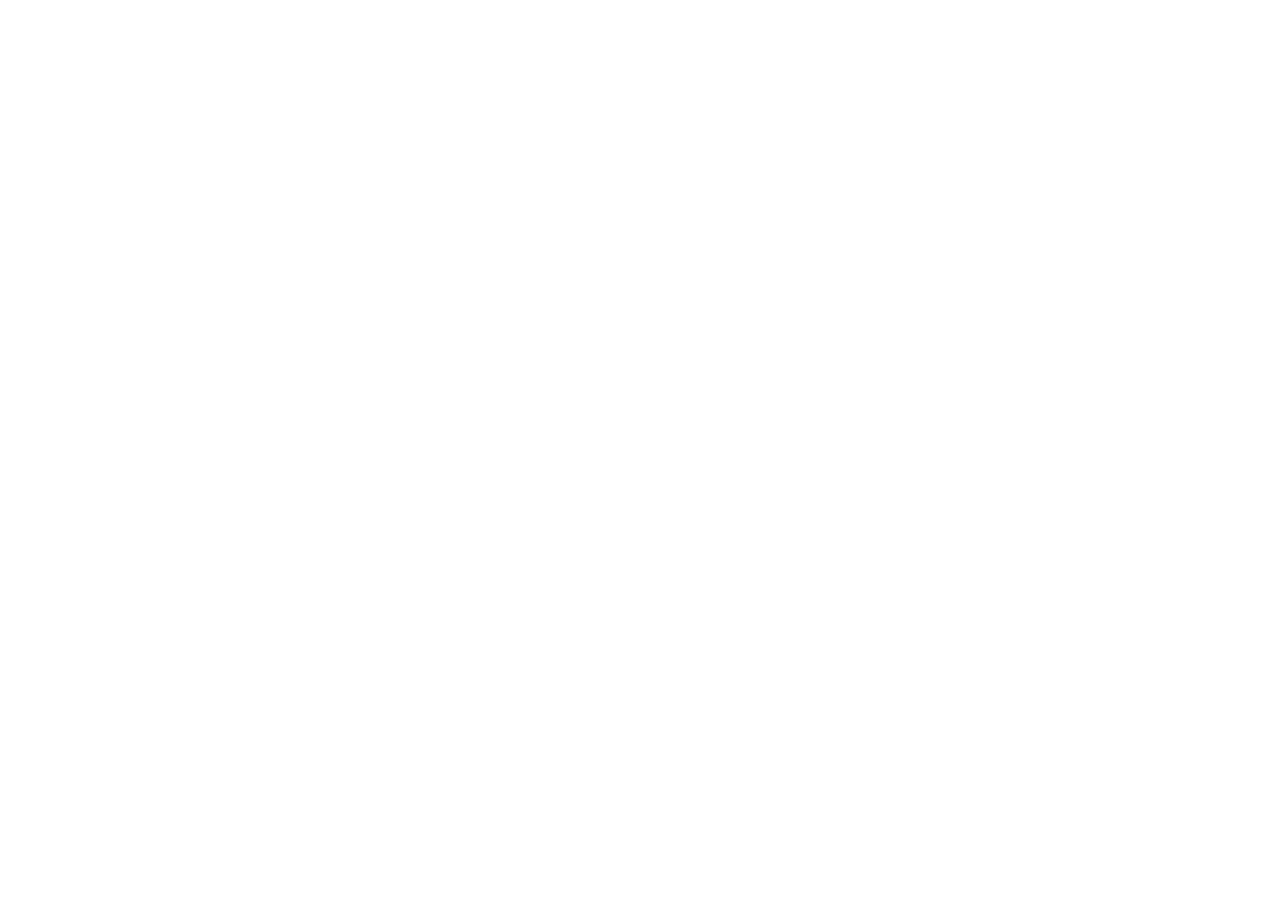
==== index.html @ c6d8858d "indexProgect" ====
<!DOCTYPE html>
<html lang="en">
<head>
    <meta charset="UTF-8">
    <meta http-equiv="X-UA-Compatible" content="IE=edge">
    <meta name="viewport" content="width=device-width, initial-scale=1.0">
    <title>Document</title>
</head>
<body>
    
</body>
</html>
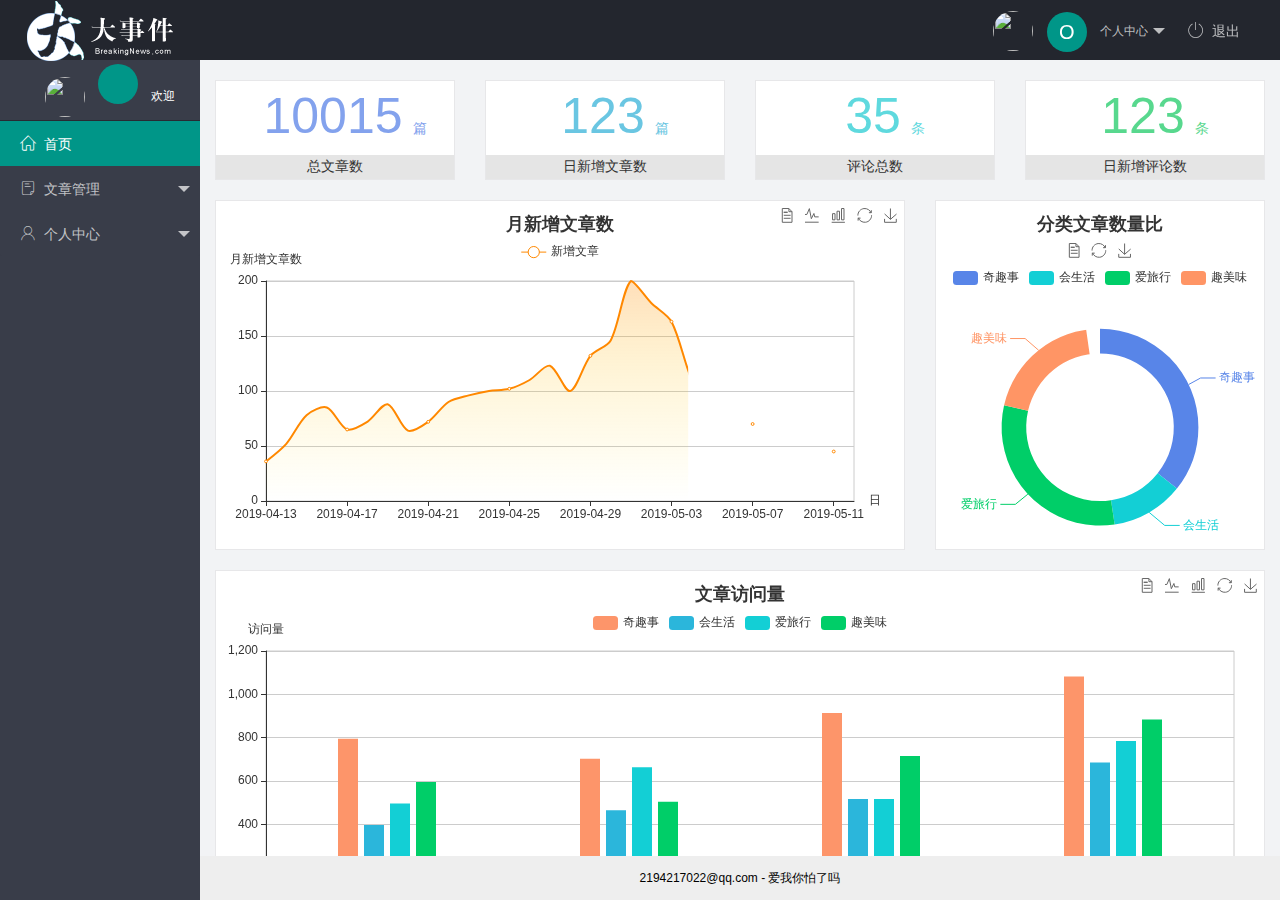
==== commit 1c1626cc: "完成后台主页开发" ====
--- a/index.html
+++ b/index.html
@@ -4,9 +4,85 @@
     <meta charset="UTF-8">
     <meta http-equiv="X-UA-Compatible" content="IE=edge">
     <meta name="viewport" content="width=device-width, initial-scale=1.0">
-    <title>Document</title>
+    <title>后台主页</title>
+    <link rel="stylesheet" href="./assets/lib/layui/css/layui.css">
+    <link rel="stylesheet" href="./assets/fonts/iconfont.css">
+    <link rel="stylesheet" href="./assets/css/index.css">
 </head>
 <body>
-    
-</body>
+    <div class="layui-layout layui-layout-admin">
+      <div class="layui-header">
+        <div class="layui-logo layui-hide-xs">
+            <img src="./assets/images/logo.png" alt="">
+        </div>
+        <!-- 头部区域（可配合layui 已有的水平导航） -->
+        <ul class="layui-nav layui-layout-right">
+          <li class="layui-nav-item layui-hide layui-show-md-inline-block">
+            <a href="javascript:;" class="uesrinfo">
+              <img src="//tva1.sinaimg.cn/crop.0.0.118.118.180/5db11ff4gw1e77d3nqrv8j203b03cweg.jpg" class="layui-nav-img">
+              <span class="text-avatar">O</span>
+              个人中心
+            </a>
+            <dl class="layui-nav-child">
+              <dd><a href="">基本资料</a></dd>
+              <dd><a href="">重置头像</a></dd>
+              <dd><a href="">更换密码</a></dd>
+            </dl>
+          </li>
+          <li class="layui-nav-item" lay-header-event="menuRight" lay-unselect>
+            <a href="javascript:;" id="btn_logout">
+                <span class="iconfont icon-tuichu"></span>退出
+            </a>
+          </li>
+        </ul>
+      </div>
+      
+      <div class="layui-side layui-bg-black">
+        <div class="layui-side-scroll">
+            <div class="uesrinfo">
+                <img src="//tva1.sinaimg.cn/crop.0.0.118.118.180/5db11ff4gw1e77d3nqrv8j203b03cweg.jpg" class="layui-nav-img">
+              <span class="text-avatar"></span>
+                <span id="welcome">欢迎 </span>
+              </div>
+          <!-- 左侧导航区域（可配合layui已有的垂直导航） -->
+          <ul class="layui-nav layui-nav-tree" lay-shrink="all">
+            <li class="layui-nav-item layui-this"><a href="./home/dashboard.html" target="fm"><span class="iconfont icon-home"></span>首页</a></li>
+            <li class="layui-nav-item">
+              <a class="" href="javascript:;"><span class="iconfont icon-16"></span>文章管理</a>
+              <dl class="layui-nav-child">
+                <dd><a href="javascript:;">
+                    <i class="layui-icon layui-icon-app"></i>   
+                    文章类别</a></dd>
+                <dd><a href="javascript:;"><i class="layui-icon layui-icon-template"></i>文章列表</a></dd>
+                <dd><a href="javascript:;"><i class="layui-icon layui-icon-release"></i>发布文章</a></dd>
+              </dl>
+            </li>
+            <li class="layui-nav-item">
+              <a href="javascript:;"><span class="iconfont icon-user"></span>个人中心</a>
+              <dl class="layui-nav-child">
+                <dd><a href="javascript:;"><i class="layui-icon layui-icon-template-1"></i>基本资料</a></dd>
+                <dd><a href="javascript:;"><i class="layui-icon layui-icon-camera-fill"></i>更换头像</a></dd>
+                <dd><a href="javascript:;"><i class="layui-icon layui-icon-edit"></i>重置密码</a></dd>
+              </dl>
+            </li>
+          </ul>
+        </div>
+      </div>
+      
+      <div class="layui-body">
+        <!-- 内容主体区域 -->
+        <iframe src="./home/dashboard.html" name="fm" frameborder="0"></iframe>
+      </div>
+      
+      <div class="layui-footer">
+        <!-- 底部固定区域 -->
+        2194217022@qq.com - 爱我你怕了吗
+      </div>
+    </div>
+    <script src="./assets/lib/layui/layui.all.js"></script>
+    <script src="./assets/lib/jquery.js"></script>
+    <script src="./assets/js/baseAPI.js"></script>
+    <script src="./assets/js/index.js"></script>
+   
+    </body>
 </html>--- a/assets/lib/layui/css/layui.css
+++ b/assets/lib/layui/css/layui.css
@@ -0,0 +1,2 @@
+/** layui-v2.5.5 MIT License By https://www.layui.com */
+ .layui-inline,img{display:inline-block;vertical-align:middle}h1,h2,h3,h4,h5,h6{font-weight:400}.layui-edge,.layui-header,.layui-inline,.layui-main{position:relative}.layui-body,.layui-edge,.layui-elip{overflow:hidden}.layui-btn,.layui-edge,.layui-inline,img{vertical-align:middle}.layui-btn,.layui-disabled,.layui-icon,.layui-unselect{-moz-user-select:none;-webkit-user-select:none;-ms-user-select:none}.layui-elip,.layui-form-checkbox span,.layui-form-pane .layui-form-label{text-overflow:ellipsis;white-space:nowrap}.layui-breadcrumb,.layui-tree-btnGroup{visibility:hidden}blockquote,body,button,dd,div,dl,dt,form,h1,h2,h3,h4,h5,h6,input,li,ol,p,pre,td,textarea,th,ul{margin:0;padding:0;-webkit-tap-highlight-color:rgba(0,0,0,0)}a:active,a:hover{outline:0}img{border:none}li{list-style:none}table{border-collapse:collapse;border-spacing:0}h4,h5,h6{font-size:100%}button,input,optgroup,option,select,textarea{font-family:inherit;font-size:inherit;font-style:inherit;font-weight:inherit;outline:0}pre{white-space:pre-wrap;white-space:-moz-pre-wrap;white-space:-pre-wrap;white-space:-o-pre-wrap;word-wrap:break-word}body{line-height:24px;font:14px Helvetica Neue,Helvetica,PingFang SC,Tahoma,Arial,sans-serif}hr{height:1px;margin:10px 0;border:0;clear:both}a{color:#333;text-decoration:none}a:hover{color:#777}a cite{font-style:normal;*cursor:pointer}.layui-border-box,.layui-border-box *{box-sizing:border-box}.layui-box,.layui-box *{box-sizing:content-box}.layui-clear{clear:both;*zoom:1}.layui-clear:after{content:'\20';clear:both;*zoom:1;display:block;height:0}.layui-inline{*display:inline;*zoom:1}.layui-edge{display:inline-block;width:0;height:0;border-width:6px;border-style:dashed;border-color:transparent}.layui-edge-top{top:-4px;border-bottom-color:#999;border-bottom-style:solid}.layui-edge-right{border-left-color:#999;border-left-style:solid}.layui-edge-bottom{top:2px;border-top-color:#999;border-top-style:solid}.layui-edge-left{border-right-color:#999;border-right-style:solid}.layui-disabled,.layui-disabled:hover{color:#d2d2d2!important;cursor:not-allowed!important}.layui-circle{border-radius:100%}.layui-show{display:block!important}.layui-hide{display:none!important}@font-face{font-family:layui-icon;src:url(../font/iconfont.eot?v=250);src:url(../font/iconfont.eot?v=250#iefix) format('embedded-opentype'),url(../font/iconfont.woff2?v=250) format('woff2'),url(../font/iconfont.woff?v=250) format('woff'),url(../font/iconfont.ttf?v=250) format('truetype'),url(../font/iconfont.svg?v=250#layui-icon) format('svg')}.layui-icon{font-family:layui-icon!important;font-size:16px;font-style:normal;-webkit-font-smoothing:antialiased;-moz-osx-font-smoothing:grayscale}.layui-icon-reply-fill:before{content:"\e611"}.layui-icon-set-fill:before{content:"\e614"}.layui-icon-menu-fill:before{content:"\e60f"}.layui-icon-search:before{content:"\e615"}.layui-icon-share:before{content:"\e641"}.layui-icon-set-sm:before{content:"\e620"}.layui-icon-engine:before{content:"\e628"}.layui-icon-close:before{content:"\1006"}.layui-icon-close-fill:before{content:"\1007"}.layui-icon-chart-screen:before{content:"\e629"}.layui-icon-star:before{content:"\e600"}.layui-icon-circle-dot:before{content:"\e617"}.layui-icon-chat:before{content:"\e606"}.layui-icon-release:before{content:"\e609"}.layui-icon-list:before{content:"\e60a"}.layui-icon-chart:before{content:"\e62c"}.layui-icon-ok-circle:before{content:"\1005"}.layui-icon-layim-theme:before{content:"\e61b"}.layui-icon-table:before{content:"\e62d"}.layui-icon-right:before{content:"\e602"}.layui-icon-left:before{content:"\e603"}.layui-icon-cart-simple:before{content:"\e698"}.layui-icon-face-cry:before{content:"\e69c"}.layui-icon-face-smile:before{content:"\e6af"}.layui-icon-survey:before{content:"\e6b2"}.layui-icon-tree:before{content:"\e62e"}.layui-icon-upload-circle:before{content:"\e62f"}.layui-icon-add-circle:before{content:"\e61f"}.layui-icon-download-circle:before{content:"\e601"}.layui-icon-templeate-1:before{content:"\e630"}.layui-icon-util:before{content:"\e631"}.layui-icon-face-surprised:before{content:"\e664"}.layui-icon-edit:before{content:"\e642"}.layui-icon-speaker:before{content:"\e645"}.layui-icon-down:before{content:"\e61a"}.layui-icon-file:before{content:"\e621"}.layui-icon-layouts:before{content:"\e632"}.layui-icon-rate-half:before{content:"\e6c9"}.layui-icon-add-circle-fine:before{content:"\e608"}.layui-icon-prev-circle:before{content:"\e633"}.layui-icon-read:before{content:"\e705"}.layui-icon-404:before{content:"\e61c"}.layui-icon-carousel:before{content:"\e634"}.layui-icon-help:before{content:"\e607"}.layui-icon-code-circle:before{content:"\e635"}.layui-icon-water:before{content:"\e636"}.layui-icon-username:before{content:"\e66f"}.layui-icon-find-fill:before{content:"\e670"}.layui-icon-about:before{content:"\e60b"}.layui-icon-location:before{content:"\e715"}.layui-icon-up:before{content:"\e619"}.layui-icon-pause:before{content:"\e651"}.layui-icon-date:before{content:"\e637"}.layui-icon-layim-uploadfile:before{content:"\e61d"}.layui-icon-delete:before{content:"\e640"}.layui-icon-play:before{content:"\e652"}.layui-icon-top:before{content:"\e604"}.layui-icon-friends:before{content:"\e612"}.layui-icon-refresh-3:before{content:"\e9aa"}.layui-icon-ok:before{content:"\e605"}.layui-icon-layer:before{content:"\e638"}.layui-icon-face-smile-fine:before{content:"\e60c"}.layui-icon-dollar:before{content:"\e659"}.layui-icon-group:before{content:"\e613"}.layui-icon-layim-download:before{content:"\e61e"}.layui-icon-picture-fine:before{content:"\e60d"}.layui-icon-link:before{content:"\e64c"}.layui-icon-diamond:before{content:"\e735"}.layui-icon-log:before{content:"\e60e"}.layui-icon-rate-solid:before{content:"\e67a"}.layui-icon-fonts-del:before{content:"\e64f"}.layui-icon-unlink:before{content:"\e64d"}.layui-icon-fonts-clear:before{content:"\e639"}.layui-icon-triangle-r:before{content:"\e623"}.layui-icon-circle:before{content:"\e63f"}.layui-icon-radio:before{content:"\e643"}.layui-icon-align-center:before{content:"\e647"}.layui-icon-align-right:before{content:"\e648"}.layui-icon-align-left:before{content:"\e649"}.layui-icon-loading-1:before{content:"\e63e"}.layui-icon-return:before{content:"\e65c"}.layui-icon-fonts-strong:before{content:"\e62b"}.layui-icon-upload:before{content:"\e67c"}.layui-icon-dialogue:before{content:"\e63a"}.layui-icon-video:before{content:"\e6ed"}.layui-icon-headset:before{content:"\e6fc"}.layui-icon-cellphone-fine:before{content:"\e63b"}.layui-icon-add-1:before{content:"\e654"}.layui-icon-face-smile-b:before{content:"\e650"}.layui-icon-fonts-html:before{content:"\e64b"}.layui-icon-form:before{content:"\e63c"}.layui-icon-cart:before{content:"\e657"}.layui-icon-camera-fill:before{content:"\e65d"}.layui-icon-tabs:before{content:"\e62a"}.layui-icon-fonts-code:before{content:"\e64e"}.layui-icon-fire:before{content:"\e756"}.layui-icon-set:before{content:"\e716"}.layui-icon-fonts-u:before{content:"\e646"}.layui-icon-triangle-d:before{content:"\e625"}.layui-icon-tips:before{content:"\e702"}.layui-icon-picture:before{content:"\e64a"}.layui-icon-more-vertical:before{content:"\e671"}.layui-icon-flag:before{content:"\e66c"}.layui-icon-loading:before{content:"\e63d"}.layui-icon-fonts-i:before{content:"\e644"}.layui-icon-refresh-1:before{content:"\e666"}.layui-icon-rmb:before{content:"\e65e"}.layui-icon-home:before{content:"\e68e"}.layui-icon-user:before{content:"\e770"}.layui-icon-notice:before{content:"\e667"}.layui-icon-login-weibo:before{content:"\e675"}.layui-icon-voice:before{content:"\e688"}.layui-icon-upload-drag:before{content:"\e681"}.layui-icon-login-qq:before{content:"\e676"}.layui-icon-snowflake:before{content:"\e6b1"}.layui-icon-file-b:before{content:"\e655"}.layui-icon-template:before{content:"\e663"}.layui-icon-auz:before{content:"\e672"}.layui-icon-console:before{content:"\e665"}.layui-icon-app:before{content:"\e653"}.layui-icon-prev:before{content:"\e65a"}.layui-icon-website:before{content:"\e7ae"}.layui-icon-next:before{content:"\e65b"}.layui-icon-component:before{content:"\e857"}.layui-icon-more:before{content:"\e65f"}.layui-icon-login-wechat:before{content:"\e677"}.layui-icon-shrink-right:before{content:"\e668"}.layui-icon-spread-left:before{content:"\e66b"}.layui-icon-camera:before{content:"\e660"}.layui-icon-note:before{content:"\e66e"}.layui-icon-refresh:before{content:"\e669"}.layui-icon-female:before{content:"\e661"}.layui-icon-male:before{content:"\e662"}.layui-icon-password:before{content:"\e673"}.layui-icon-senior:before{content:"\e674"}.layui-icon-theme:before{content:"\e66a"}.layui-icon-tread:before{content:"\e6c5"}.layui-icon-praise:before{content:"\e6c6"}.layui-icon-star-fill:before{content:"\e658"}.layui-icon-rate:before{content:"\e67b"}.layui-icon-template-1:before{content:"\e656"}.layui-icon-vercode:before{content:"\e679"}.layui-icon-cellphone:before{content:"\e678"}.layui-icon-screen-full:before{content:"\e622"}.layui-icon-screen-restore:before{content:"\e758"}.layui-icon-cols:before{content:"\e610"}.layui-icon-export:before{content:"\e67d"}.layui-icon-print:before{content:"\e66d"}.layui-icon-slider:before{content:"\e714"}.layui-icon-addition:before{content:"\e624"}.layui-icon-subtraction:before{content:"\e67e"}.layui-icon-service:before{content:"\e626"}.layui-icon-transfer:before{content:"\e691"}.layui-main{width:1140px;margin:0 auto}.layui-header{z-index:1000;height:60px}.layui-header a:hover{transition:all .5s;-webkit-transition:all .5s}.layui-side{position:fixed;left:0;top:0;bottom:0;z-index:999;width:200px;overflow-x:hidden}.layui-side-scroll{position:relative;width:220px;height:100%;overflow-x:hidden}.layui-body{position:absolute;left:200px;right:0;top:0;bottom:0;z-index:998;width:auto;overflow-y:auto;box-sizing:border-box}.layui-layout-body{overflow:hidden}.layui-layout-admin .layui-header{background-color:#23262E}.layui-layout-admin .layui-side{top:60px;width:200px;overflow-x:hidden}.layui-layout-admin .layui-body{position:fixed;top:60px;bottom:44px}.layui-layout-admin .layui-main{width:auto;margin:0 15px}.layui-layout-admin .layui-footer{position:fixed;left:200px;right:0;bottom:0;height:44px;line-height:44px;padding:0 15px;background-color:#eee}.layui-layout-admin .layui-logo{position:absolute;left:0;top:0;width:200px;height:100%;line-height:60px;text-align:center;color:#009688;font-size:16px}.layui-layout-admin .layui-header .layui-nav{background:0 0}.layui-layout-left{position:absolute!important;left:200px;top:0}.layui-layout-right{position:absolute!important;right:0;top:0}.layui-container{position:relative;margin:0 auto;padding:0 15px;box-sizing:border-box}.layui-fluid{position:relative;margin:0 auto;padding:0 15px}.layui-row:after,.layui-row:before{content:'';display:block;clear:both}.layui-col-lg1,.layui-col-lg10,.layui-col-lg11,.layui-col-lg12,.layui-col-lg2,.layui-col-lg3,.layui-col-lg4,.layui-col-lg5,.layui-col-lg6,.layui-col-lg7,.layui-col-lg8,.layui-col-lg9,.layui-col-md1,.layui-col-md10,.layui-col-md11,.layui-col-md12,.layui-col-md2,.layui-col-md3,.layui-col-md4,.layui-col-md5,.layui-col-md6,.layui-col-md7,.layui-col-md8,.layui-col-md9,.layui-col-sm1,.layui-col-sm10,.layui-col-sm11,.layui-col-sm12,.layui-col-sm2,.layui-col-sm3,.layui-col-sm4,.layui-col-sm5,.layui-col-sm6,.layui-col-sm7,.layui-col-sm8,.layui-col-sm9,.layui-col-xs1,.layui-col-xs10,.layui-col-xs11,.layui-col-xs12,.layui-col-xs2,.layui-col-xs3,.layui-col-xs4,.layui-col-xs5,.layui-col-xs6,.layui-col-xs7,.layui-col-xs8,.layui-col-xs9{position:relative;display:block;box-sizing:border-box}.layui-col-xs1,.layui-col-xs10,.layui-col-xs11,.layui-col-xs12,.layui-col-xs2,.layui-col-xs3,.layui-col-xs4,.layui-col-xs5,.layui-col-xs6,.layui-col-xs7,.layui-col-xs8,.layui-col-xs9{float:left}.layui-col-xs1{width:8.33333333%}.layui-col-xs2{width:16.66666667%}.layui-col-xs3{width:25%}.layui-col-xs4{width:33.33333333%}.layui-col-xs5{width:41.66666667%}.layui-col-xs6{width:50%}.layui-col-xs7{width:58.33333333%}.layui-col-xs8{width:66.66666667%}.layui-col-xs9{width:75%}.layui-col-xs10{width:83.33333333%}.layui-col-xs11{width:91.66666667%}.layui-col-xs12{width:100%}.layui-col-xs-offset1{margin-left:8.33333333%}.layui-col-xs-offset2{margin-left:16.66666667%}.layui-col-xs-offset3{margin-left:25%}.layui-col-xs-offset4{margin-left:33.33333333%}.layui-col-xs-offset5{margin-left:41.66666667%}.layui-col-xs-offset6{margin-left:50%}.layui-col-xs-offset7{margin-left:58.33333333%}.layui-col-xs-offset8{margin-left:66.66666667%}.layui-col-xs-offset9{margin-left:75%}.layui-col-xs-offset10{margin-left:83.33333333%}.layui-col-xs-offset11{margin-left:91.66666667%}.layui-col-xs-offset12{margin-left:100%}@media screen and (max-width:768px){.layui-hide-xs{display:none!important}.layui-show-xs-block{display:block!important}.layui-show-xs-inline{display:inline!important}.layui-show-xs-inline-block{display:inline-block!important}}@media screen and (min-width:768px){.layui-container{width:750px}.layui-hide-sm{display:none!important}.layui-show-sm-block{display:block!important}.layui-show-sm-inline{display:inline!important}.layui-show-sm-inline-block{display:inline-block!important}.layui-col-sm1,.layui-col-sm10,.layui-col-sm11,.layui-col-sm12,.layui-col-sm2,.layui-col-sm3,.layui-col-sm4,.layui-col-sm5,.layui-col-sm6,.layui-col-sm7,.layui-col-sm8,.layui-col-sm9{float:left}.layui-col-sm1{width:8.33333333%}.layui-col-sm2{width:16.66666667%}.layui-col-sm3{width:25%}.layui-col-sm4{width:33.33333333%}.layui-col-sm5{width:41.66666667%}.layui-col-sm6{width:50%}.layui-col-sm7{width:58.33333333%}.layui-col-sm8{width:66.66666667%}.layui-col-sm9{width:75%}.layui-col-sm10{width:83.33333333%}.layui-col-sm11{width:91.66666667%}.layui-col-sm12{width:100%}.layui-col-sm-offset1{margin-left:8.33333333%}.layui-col-sm-offset2{margin-left:16.66666667%}.layui-col-sm-offset3{margin-left:25%}.layui-col-sm-offset4{margin-left:33.33333333%}.layui-col-sm-offset5{margin-left:41.66666667%}.layui-col-sm-offset6{margin-left:50%}.layui-col-sm-offset7{margin-left:58.33333333%}.layui-col-sm-offset8{margin-left:66.66666667%}.layui-col-sm-offset9{margin-left:75%}.layui-col-sm-offset10{margin-left:83.33333333%}.layui-col-sm-offset11{margin-left:91.66666667%}.layui-col-sm-offset12{margin-left:100%}}@media screen and (min-width:992px){.layui-container{width:970px}.layui-hide-md{display:none!important}.layui-show-md-block{display:block!important}.layui-show-md-inline{display:inline!important}.layui-show-md-inline-block{display:inline-block!important}.layui-col-md1,.layui-col-md10,.layui-col-md11,.layui-col-md12,.layui-col-md2,.layui-col-md3,.layui-col-md4,.layui-col-md5,.layui-col-md6,.layui-col-md7,.layui-col-md8,.layui-col-md9{float:left}.layui-col-md1{width:8.33333333%}.layui-col-md2{width:16.66666667%}.layui-col-md3{width:25%}.layui-col-md4{width:33.33333333%}.layui-col-md5{width:41.66666667%}.layui-col-md6{width:50%}.layui-col-md7{width:58.33333333%}.layui-col-md8{width:66.66666667%}.layui-col-md9{width:75%}.layui-col-md10{width:83.33333333%}.layui-col-md11{width:91.66666667%}.layui-col-md12{width:100%}.layui-col-md-offset1{margin-left:8.33333333%}.layui-col-md-offset2{margin-left:16.66666667%}.layui-col-md-offset3{margin-left:25%}.layui-col-md-offset4{margin-left:33.33333333%}.layui-col-md-offset5{margin-left:41.66666667%}.layui-col-md-offset6{margin-left:50%}.layui-col-md-offset7{margin-left:58.33333333%}.layui-col-md-offset8{margin-left:66.66666667%}.layui-col-md-offset9{margin-left:75%}.layui-col-md-offset10{margin-left:83.33333333%}.layui-col-md-offset11{margin-left:91.66666667%}.layui-col-md-offset12{margin-left:100%}}@media screen and (min-width:1200px){.layui-container{width:1170px}.layui-hide-lg{display:none!important}.layui-show-lg-block{display:block!important}.layui-show-lg-inline{display:inline!important}.layui-show-lg-inline-block{display:inline-block!important}.layui-col-lg1,.layui-col-lg10,.layui-col-lg11,.layui-col-lg12,.layui-col-lg2,.layui-col-lg3,.layui-col-lg4,.layui-col-lg5,.layui-col-lg6,.layui-col-lg7,.layui-col-lg8,.layui-col-lg9{float:left}.layui-col-lg1{width:8.33333333%}.layui-col-lg2{width:16.66666667%}.layui-col-lg3{width:25%}.layui-col-lg4{width:33.33333333%}.layui-col-lg5{width:41.66666667%}.layui-col-lg6{width:50%}.layui-col-lg7{width:58.33333333%}.layui-col-lg8{width:66.66666667%}.layui-col-lg9{width:75%}.layui-col-lg10{width:83.33333333%}.layui-col-lg11{width:91.66666667%}.layui-col-lg12{width:100%}.layui-col-lg-offset1{margin-left:8.33333333%}.layui-col-lg-offset2{margin-left:16.66666667%}.layui-col-lg-offset3{margin-left:25%}.layui-col-lg-offset4{margin-left:33.33333333%}.layui-col-lg-offset5{margin-left:41.66666667%}.layui-col-lg-offset6{margin-left:50%}.layui-col-lg-offset7{margin-left:58.33333333%}.layui-col-lg-offset8{margin-left:66.66666667%}.layui-col-lg-offset9{margin-left:75%}.layui-col-lg-offset10{margin-left:83.33333333%}.layui-col-lg-offset11{margin-left:91.66666667%}.layui-col-lg-offset12{margin-left:100%}}.layui-col-space1{margin:-.5px}.layui-col-space1>*{padding:.5px}.layui-col-space3{margin:-1.5px}.layui-col-space3>*{padding:1.5px}.layui-col-space5{margin:-2.5px}.layui-col-space5>*{padding:2.5px}.layui-col-space8{margin:-3.5px}.layui-col-space8>*{padding:3.5px}.layui-col-space10{margin:-5px}.layui-col-space10>*{padding:5px}.layui-col-space12{margin:-6px}.layui-col-space12>*{padding:6px}.layui-col-space15{margin:-7.5px}.layui-col-space15>*{padding:7.5px}.layui-col-space18{margin:-9px}.layui-col-space18>*{padding:9px}.layui-col-space20{margin:-10px}.layui-col-space20>*{padding:10px}.layui-col-space22{margin:-11px}.layui-col-space22>*{padding:11px}.layui-col-space25{margin:-12.5px}.layui-col-space25>*{padding:12.5px}.layui-col-space30{margin:-15px}.layui-col-space30>*{padding:15px}.layui-btn,.layui-input,.layui-select,.layui-textarea,.layui-upload-button{outline:0;-webkit-appearance:none;transition:all .3s;-webkit-transition:all .3s;box-sizing:border-box}.layui-elem-quote{margin-bottom:10px;padding:15px;line-height:22px;border-left:5px solid #009688;border-radius:0 2px 2px 0;background-color:#f2f2f2}.layui-quote-nm{border-style:solid;border-width:1px 1px 1px 5px;background:0 0}.layui-elem-field{margin-bottom:10px;padding:0;border-width:1px;border-style:solid}.layui-elem-field legend{margin-left:20px;padding:0 10px;font-size:20px;font-weight:300}.layui-field-title{margin:10px 0 20px;border-width:1px 0 0}.layui-field-box{padding:10px 15px}.layui-field-title .layui-field-box{padding:10px 0}.layui-progress{position:relative;height:6px;border-radius:20px;background-color:#e2e2e2}.layui-progress-bar{position:absolute;left:0;top:0;width:0;max-width:100%;height:6px;border-radius:20px;text-align:right;background-color:#5FB878;transition:all .3s;-webkit-transition:all .3s}.layui-progress-big,.layui-progress-big .layui-progress-bar{height:18px;line-height:18px}.layui-progress-text{position:relative;top:-20px;line-height:18px;font-size:12px;color:#666}.layui-progress-big .layui-progress-text{position:static;padding:0 10px;color:#fff}.layui-collapse{border-width:1px;border-style:solid;border-radius:2px}.layui-colla-content,.layui-colla-item{border-top-width:1px;border-top-style:solid}.layui-colla-item:first-child{border-top:none}.layui-colla-title{position:relative;height:42px;line-height:42px;padding:0 15px 0 35px;color:#333;background-color:#f2f2f2;cursor:pointer;font-size:14px;overflow:hidden}.layui-colla-content{display:none;padding:10px 15px;line-height:22px;color:#666}.layui-colla-icon{position:absolute;left:15px;top:0;font-size:14px}.layui-card{margin-bottom:15px;border-radius:2px;background-color:#fff;box-shadow:0 1px 2px 0 rgba(0,0,0,.05)}.layui-card:last-child{margin-bottom:0}.layui-card-header{position:relative;height:42px;line-height:42px;padding:0 15px;border-bottom:1px solid #f6f6f6;color:#333;border-radius:2px 2px 0 0;font-size:14px}.layui-bg-black,.layui-bg-blue,.layui-bg-cyan,.layui-bg-green,.layui-bg-orange,.layui-bg-red{color:#fff!important}.layui-card-body{position:relative;padding:10px 15px;line-height:24px}.layui-card-body[pad15]{padding:15px}.layui-card-body[pad20]{padding:20px}.layui-card-body .layui-table{margin:5px 0}.layui-card .layui-tab{margin:0}.layui-panel-window{position:relative;padding:15px;border-radius:0;border-top:5px solid #E6E6E6;background-color:#fff}.layui-auxiliar-moving{position:fixed;left:0;right:0;top:0;bottom:0;width:100%;height:100%;background:0 0;z-index:9999999999}.layui-form-label,.layui-form-mid,.layui-form-select,.layui-input-block,.layui-input-inline,.layui-textarea{position:relative}.layui-bg-red{background-color:#FF5722!important}.layui-bg-orange{background-color:#FFB800!important}.layui-bg-green{background-color:#009688!important}.layui-bg-cyan{background-color:#2F4056!important}.layui-bg-blue{background-color:#1E9FFF!important}.layui-bg-black{background-color:#393D49!important}.layui-bg-gray{background-color:#eee!important;color:#666!important}.layui-badge-rim,.layui-colla-content,.layui-colla-item,.layui-collapse,.layui-elem-field,.layui-form-pane .layui-form-item[pane],.layui-form-pane .layui-form-label,.layui-input,.layui-layedit,.layui-layedit-tool,.layui-quote-nm,.layui-select,.layui-tab-bar,.layui-tab-card,.layui-tab-title,.layui-tab-title .layui-this:after,.layui-textarea{border-color:#e6e6e6}.layui-timeline-item:before,hr{background-color:#e6e6e6}.layui-text{line-height:22px;font-size:14px;color:#666}.layui-text h1,.layui-text h2,.layui-text h3{font-weight:500;color:#333}.layui-text h1{font-size:30px}.layui-text h2{font-size:24px}.layui-text h3{font-size:18px}.layui-text a:not(.layui-btn){color:#01AAED}.layui-text a:not(.layui-btn):hover{text-decoration:underline}.layui-text ul{padding:5px 0 5px 15px}.layui-text ul li{margin-top:5px;list-style-type:disc}.layui-text em,.layui-word-aux{color:#999!important;padding:0 5px!important}.layui-btn{display:inline-block;height:38px;line-height:38px;padding:0 18px;background-color:#009688;color:#fff;white-space:nowrap;text-align:center;font-size:14px;border:none;border-radius:2px;cursor:pointer}.layui-btn:hover{opacity:.8;filter:alpha(opacity=80);color:#fff}.layui-btn:active{opacity:1;filter:alpha(opacity=100)}.layui-btn+.layui-btn{margin-left:10px}.layui-btn-container{font-size:0}.layui-btn-container .layui-btn{margin-right:10px;margin-bottom:10px}.layui-btn-container .layui-btn+.layui-btn{margin-left:0}.layui-table .layui-btn-container .layui-btn{margin-bottom:9px}.layui-btn-radius{border-radius:100px}.layui-btn .layui-icon{margin-right:3px;font-size:18px;vertical-align:bottom;vertical-align:middle\9}.layui-btn-primary{border:1px solid #C9C9C9;background-color:#fff;color:#555}.layui-btn-primary:hover{border-color:#009688;color:#333}.layui-btn-normal{background-color:#1E9FFF}.layui-btn-warm{background-color:#FFB800}.layui-btn-danger{background-color:#FF5722}.layui-btn-checked{background-color:#5FB878}.layui-btn-disabled,.layui-btn-disabled:active,.layui-btn-disabled:hover{border:1px solid #e6e6e6;background-color:#FBFBFB;color:#C9C9C9;cursor:not-allowed;opacity:1}.layui-btn-lg{height:44px;line-height:44px;padding:0 25px;font-size:16px}.layui-btn-sm{height:30px;line-height:30px;padding:0 10px;font-size:12px}.layui-btn-sm i{font-size:16px!important}.layui-btn-xs{height:22px;line-height:22px;padding:0 5px;font-size:12px}.layui-btn-xs i{font-size:14px!important}.layui-btn-group{display:inline-block;vertical-align:middle;font-size:0}.layui-btn-group .layui-btn{margin-left:0!important;margin-right:0!important;border-left:1px solid rgba(255,255,255,.5);border-radius:0}.layui-btn-group .layui-btn-primary{border-left:none}.layui-btn-group .layui-btn-primary:hover{border-color:#C9C9C9;color:#009688}.layui-btn-group .layui-btn:first-child{border-left:none;border-radius:2px 0 0 2px}.layui-btn-group .layui-btn-primary:first-child{border-left:1px solid #c9c9c9}.layui-btn-group .layui-btn:last-child{border-radius:0 2px 2px 0}.layui-btn-group .layui-btn+.layui-btn{margin-left:0}.layui-btn-group+.layui-btn-group{margin-left:10px}.layui-btn-fluid{width:100%}.layui-input,.layui-select,.layui-textarea{height:38px;line-height:1.3;line-height:38px\9;border-width:1px;border-style:solid;background-color:#fff;border-radius:2px}.layui-input::-webkit-input-placeholder,.layui-select::-webkit-input-placeholder,.layui-textarea::-webkit-input-placeholder{line-height:1.3}.layui-input,.layui-textarea{display:block;width:100%;padding-left:10px}.layui-input:hover,.layui-textarea:hover{border-color:#D2D2D2!important}.layui-input:focus,.layui-textarea:focus{border-color:#C9C9C9!important}.layui-textarea{min-height:100px;height:auto;line-height:20px;padding:6px 10px;resize:vertical}.layui-select{padding:0 10px}.layui-form input[type=checkbox],.layui-form input[type=radio],.layui-form select{display:none}.layui-form [lay-ignore]{display:initial}.layui-form-item{margin-bottom:15px;clear:both;*zoom:1}.layui-form-item:after{content:'\20';clear:both;*zoom:1;display:block;height:0}.layui-form-label{float:left;display:block;padding:9px 15px;width:80px;font-weight:400;line-height:20px;text-align:right}.layui-form-label-col{display:block;float:none;padding:9px 0;line-height:20px;text-align:left}.layui-form-item .layui-inline{margin-bottom:5px;margin-right:10px}.layui-input-block{margin-left:110px;min-height:36px}.layui-input-inline{display:inline-block;vertical-align:middle}.layui-form-item .layui-input-inline{float:left;width:190px;margin-right:10px}.layui-form-text .layui-input-inline{width:auto}.layui-form-mid{float:left;display:block;padding:9px 0!important;line-height:20px;margin-right:10px}.layui-form-danger+.layui-form-select .layui-input,.layui-form-danger:focus{border-color:#FF5722!important}.layui-form-select .layui-input{padding-right:30px;cursor:pointer}.layui-form-select .layui-edge{position:absolute;right:10px;top:50%;margin-top:-3px;cursor:pointer;border-width:6px;border-top-color:#c2c2c2;border-top-style:solid;transition:all .3s;-webkit-transition:all .3s}.layui-form-select dl{display:none;position:absolute;left:0;top:42px;padding:5px 0;z-index:899;min-width:100%;border:1px solid #d2d2d2;max-height:300px;overflow-y:auto;background-color:#fff;border-radius:2px;box-shadow:0 2px 4px rgba(0,0,0,.12);box-sizing:border-box}.layui-form-select dl dd,.layui-form-select dl dt{padding:0 10px;line-height:36px;white-space:nowrap;overflow:hidden;text-overflow:ellipsis}.layui-form-select dl dt{font-size:12px;color:#999}.layui-form-select dl dd{cursor:pointer}.layui-form-select dl dd:hover{background-color:#f2f2f2;-webkit-transition:.5s all;transition:.5s all}.layui-form-select .layui-select-group dd{padding-left:20px}.layui-form-select dl dd.layui-select-tips{padding-left:10px!important;color:#999}.layui-form-select dl dd.layui-this{background-color:#5FB878;color:#fff}.layui-form-checkbox,.layui-form-select dl dd.layui-disabled{background-color:#fff}.layui-form-selected dl{display:block}.layui-form-checkbox,.layui-form-checkbox *,.layui-form-switch{display:inline-block;vertical-align:middle}.layui-form-selected .layui-edge{margin-top:-9px;-webkit-transform:rotate(180deg);transform:rotate(180deg);margin-top:-3px\9}:root .layui-form-selected .layui-edge{margin-top:-9px\0/IE9}.layui-form-selectup dl{top:auto;bottom:42px}.layui-select-none{margin:5px 0;text-align:center;color:#999}.layui-select-disabled .layui-disabled{border-color:#eee!important}.layui-select-disabled .layui-edge{border-top-color:#d2d2d2}.layui-form-checkbox{position:relative;height:30px;line-height:30px;margin-right:10px;padding-right:30px;cursor:pointer;font-size:0;-webkit-transition:.1s linear;transition:.1s linear;box-sizing:border-box}.layui-form-checkbox span{padding:0 10px;height:100%;font-size:14px;border-radius:2px 0 0 2px;background-color:#d2d2d2;color:#fff;overflow:hidden}.layui-form-checkbox:hover span{background-color:#c2c2c2}.layui-form-checkbox i{position:absolute;right:0;top:0;width:30px;height:28px;border:1px solid #d2d2d2;border-left:none;border-radius:0 2px 2px 0;color:#fff;font-size:20px;text-align:center}.layui-form-checkbox:hover i{border-color:#c2c2c2;color:#c2c2c2}.layui-form-checked,.layui-form-checked:hover{border-color:#5FB878}.layui-form-checked span,.layui-form-checked:hover span{background-color:#5FB878}.layui-form-checked i,.layui-form-checked:hover i{color:#5FB878}.layui-form-item .layui-form-checkbox{margin-top:4px}.layui-form-checkbox[lay-skin=primary]{height:auto!important;line-height:normal!important;min-width:18px;min-height:18px;border:none!important;margin-right:0;padding-left:28px;padding-right:0;background:0 0}.layui-form-checkbox[lay-skin=primary] span{padding-left:0;padding-right:15px;line-height:18px;background:0 0;color:#666}.layui-form-checkbox[lay-skin=primary] i{right:auto;left:0;width:16px;height:16px;line-height:16px;border:1px solid #d2d2d2;font-size:12px;border-radius:2px;background-color:#fff;-webkit-transition:.1s linear;transition:.1s linear}.layui-form-checkbox[lay-skin=primary]:hover i{border-color:#5FB878;color:#fff}.layui-form-checked[lay-skin=primary] i{border-color:#5FB878!important;background-color:#5FB878;color:#fff}.layui-checkbox-disbaled[lay-skin=primary] span{background:0 0!important;color:#c2c2c2}.layui-checkbox-disbaled[lay-skin=primary]:hover i{border-color:#d2d2d2}.layui-form-item .layui-form-checkbox[lay-skin=primary]{margin-top:10px}.layui-form-switch{position:relative;height:22px;line-height:22px;min-width:35px;padding:0 5px;margin-top:8px;border:1px solid #d2d2d2;border-radius:20px;cursor:pointer;background-color:#fff;-webkit-transition:.1s linear;transition:.1s linear}.layui-form-switch i{position:absolute;left:5px;top:3px;width:16px;height:16px;border-radius:20px;background-color:#d2d2d2;-webkit-transition:.1s linear;transition:.1s linear}.layui-form-switch em{position:relative;top:0;width:25px;margin-left:21px;padding:0!important;text-align:center!important;color:#999!important;font-style:normal!important;font-size:12px}.layui-form-onswitch{border-color:#5FB878;background-color:#5FB878}.layui-checkbox-disbaled,.layui-checkbox-disbaled i{border-color:#e2e2e2!important}.layui-form-onswitch i{left:100%;margin-left:-21px;background-color:#fff}.layui-form-onswitch em{margin-left:5px;margin-right:21px;color:#fff!important}.layui-checkbox-disbaled span{background-color:#e2e2e2!important}.layui-checkbox-disbaled:hover i{color:#fff!important}[lay-radio]{display:none}.layui-form-radio,.layui-form-radio *{display:inline-block;vertical-align:middle}.layui-form-radio{line-height:28px;margin:6px 10px 0 0;padding-right:10px;cursor:pointer;font-size:0}.layui-form-radio *{font-size:14px}.layui-form-radio>i{margin-right:8px;font-size:22px;color:#c2c2c2}.layui-form-radio>i:hover,.layui-form-radioed>i{color:#5FB878}.layui-radio-disbaled>i{color:#e2e2e2!important}.layui-form-pane .layui-form-label{width:110px;padding:8px 15px;height:38px;line-height:20px;border-width:1px;border-style:solid;border-radius:2px 0 0 2px;text-align:center;background-color:#FBFBFB;overflow:hidden;box-sizing:border-box}.layui-form-pane .layui-input-inline{margin-left:-1px}.layui-form-pane .layui-input-block{margin-left:110px;left:-1px}.layui-form-pane .layui-input{border-radius:0 2px 2px 0}.layui-form-pane .layui-form-text .layui-form-label{float:none;width:100%;border-radius:2px;box-sizing:border-box;text-align:left}.layui-form-pane .layui-form-text .layui-input-inline{display:block;margin:0;top:-1px;clear:both}.layui-form-pane .layui-form-text .layui-input-block{margin:0;left:0;top:-1px}.layui-form-pane .layui-form-text .layui-textarea{min-height:100px;border-radius:0 0 2px 2px}.layui-form-pane .layui-form-checkbox{margin:4px 0 4px 10px}.layui-form-pane .layui-form-radio,.layui-form-pane .layui-form-switch{margin-top:6px;margin-left:10px}.layui-form-pane .layui-form-item[pane]{position:relative;border-width:1px;border-style:solid}.layui-form-pane .layui-form-item[pane] .layui-form-label{position:absolute;left:0;top:0;height:100%;border-width:0 1px 0 0}.layui-form-pane .layui-form-item[pane] .layui-input-inline{margin-left:110px}@media screen and (max-width:450px){.layui-form-item .layui-form-label{text-overflow:ellipsis;overflow:hidden;white-space:nowrap}.layui-form-item .layui-inline{display:block;margin-right:0;margin-bottom:20px;clear:both}.layui-form-item .layui-inline:after{content:'\20';clear:both;display:block;height:0}.layui-form-item .layui-input-inline{display:block;float:none;left:-3px;width:auto;margin:0 0 10px 112px}.layui-form-item .layui-input-inline+.layui-form-mid{margin-left:110px;top:-5px;padding:0}.layui-form-item .layui-form-checkbox{margin-right:5px;margin-bottom:5px}}.layui-layedit{border-width:1px;border-style:solid;border-radius:2px}.layui-layedit-tool{padding:3px 5px;border-bottom-width:1px;border-bottom-style:solid;font-size:0}.layedit-tool-fixed{position:fixed;top:0;border-top:1px solid #e2e2e2}.layui-layedit-tool .layedit-tool-mid,.layui-layedit-tool .layui-icon{display:inline-block;vertical-align:middle;text-align:center;font-size:14px}.layui-layedit-tool .layui-icon{position:relative;width:32px;height:30px;line-height:30px;margin:3px 5px;color:#777;cursor:pointer;border-radius:2px}.layui-layedit-tool .layui-icon:hover{color:#393D49}.layui-layedit-tool .layui-icon:active{color:#000}.layui-layedit-tool .layedit-tool-active{background-color:#e2e2e2;color:#000}.layui-layedit-tool .layui-disabled,.layui-layedit-tool .layui-disabled:hover{color:#d2d2d2;cursor:not-allowed}.layui-layedit-tool .layedit-tool-mid{width:1px;height:18px;margin:0 10px;background-color:#d2d2d2}.layedit-tool-html{width:50px!important;font-size:30px!important}.layedit-tool-b,.layedit-tool-code,.layedit-tool-help{font-size:16px!important}.layedit-tool-d,.layedit-tool-face,.layedit-tool-image,.layedit-tool-unlink{font-size:18px!important}.layedit-tool-image input{position:absolute;font-size:0;left:0;top:0;width:100%;height:100%;opacity:.01;filter:Alpha(opacity=1);cursor:pointer}.layui-layedit-iframe iframe{display:block;width:100%}#LAY_layedit_code{overflow:hidden}.layui-laypage{display:inline-block;*display:inline;*zoom:1;vertical-align:middle;margin:10px 0;font-size:0}.layui-laypage>a:first-child,.layui-laypage>a:first-child em{border-radius:2px 0 0 2px}.layui-laypage>a:last-child,.layui-laypage>a:last-child em{border-radius:0 2px 2px 0}.layui-laypage>:first-child{margin-left:0!important}.layui-laypage>:last-child{margin-right:0!important}.layui-laypage a,.layui-laypage button,.layui-laypage input,.layui-laypage select,.layui-laypage span{border:1px solid #e2e2e2}.layui-laypage a,.layui-laypage span{display:inline-block;*display:inline;*zoom:1;vertical-align:middle;padding:0 15px;height:28px;line-height:28px;margin:0 -1px 5px 0;background-color:#fff;color:#333;font-size:12px}.layui-flow-more a *,.layui-laypage input,.layui-table-view select[lay-ignore]{display:inline-block}.layui-laypage a:hover{color:#009688}.layui-laypage em{font-style:normal}.layui-laypage .layui-laypage-spr{color:#999;font-weight:700}.layui-laypage a{text-decoration:none}.layui-laypage .layui-laypage-curr{position:relative}.layui-laypage .layui-laypage-curr em{position:relative;color:#fff}.layui-laypage .layui-laypage-curr .layui-laypage-em{position:absolute;left:-1px;top:-1px;padding:1px;width:100%;height:100%;background-color:#009688}.layui-laypage-em{border-radius:2px}.layui-laypage-next em,.layui-laypage-prev em{font-family:Sim sun;font-size:16px}.layui-laypage .layui-laypage-count,.layui-laypage .layui-laypage-limits,.layui-laypage .layui-laypage-refresh,.layui-laypage .layui-laypage-skip{margin-left:10px;margin-right:10px;padding:0;border:none}.layui-laypage .layui-laypage-limits,.layui-laypage .layui-laypage-refresh{vertical-align:top}.layui-laypage .layui-laypage-refresh i{font-size:18px;cursor:pointer}.layui-laypage select{height:22px;padding:3px;border-radius:2px;cursor:pointer}.layui-laypage .layui-laypage-skip{height:30px;line-height:30px;color:#999}.layui-laypage button,.layui-laypage input{height:30px;line-height:30px;border-radius:2px;vertical-align:top;background-color:#fff;box-sizing:border-box}.layui-laypage input{width:40px;margin:0 10px;padding:0 3px;text-align:center}.layui-laypage input:focus,.layui-laypage select:focus{border-color:#009688!important}.layui-laypage button{margin-left:10px;padding:0 10px;cursor:pointer}.layui-table,.layui-table-view{margin:10px 0}.layui-flow-more{margin:10px 0;text-align:center;color:#999;font-size:14px}.layui-flow-more a{height:32px;line-height:32px}.layui-flow-more a *{vertical-align:top}.layui-flow-more a cite{padding:0 20px;border-radius:3px;background-color:#eee;color:#333;font-style:normal}.layui-flow-more a cite:hover{opacity:.8}.layui-flow-more a i{font-size:30px;color:#737383}.layui-table{width:100%;background-color:#fff;color:#666}.layui-table tr{transition:all .3s;-webkit-transition:all .3s}.layui-table th{text-align:left;font-weight:400}.layui-table tbody tr:hover,.layui-table thead tr,.layui-table-click,.layui-table-header,.layui-table-hover,.layui-table-mend,.layui-table-patch,.layui-table-tool,.layui-table-total,.layui-table-total tr,.layui-table[lay-even] tr:nth-child(even){background-color:#f2f2f2}.layui-table td,.layui-table th,.layui-table-col-set,.layui-table-fixed-r,.layui-table-grid-down,.layui-table-header,.layui-table-page,.layui-table-tips-main,.layui-table-tool,.layui-table-total,.layui-table-view,.layui-table[lay-skin=line],.layui-table[lay-skin=row]{border-width:1px;border-style:solid;border-color:#e6e6e6}.layui-table td,.layui-table th{position:relative;padding:9px 15px;min-height:20px;line-height:20px;font-size:14px}.layui-table[lay-skin=line] td,.layui-table[lay-skin=line] th{border-width:0 0 1px}.layui-table[lay-skin=row] td,.layui-table[lay-skin=row] th{border-width:0 1px 0 0}.layui-table[lay-skin=nob] td,.layui-table[lay-skin=nob] th{border:none}.layui-table img{max-width:100px}.layui-table[lay-size=lg] td,.layui-table[lay-size=lg] th{padding:15px 30px}.layui-table-view .layui-table[lay-size=lg] .layui-table-cell{height:40px;line-height:40px}.layui-table[lay-size=sm] td,.layui-table[lay-size=sm] th{font-size:12px;padding:5px 10px}.layui-table-view .layui-table[lay-size=sm] .layui-table-cell{height:20px;line-height:20px}.layui-table[lay-data]{display:none}.layui-table-box{position:relative;overflow:hidden}.layui-table-view .layui-table{position:relative;width:auto;margin:0}.layui-table-view .layui-table[lay-skin=line]{border-width:0 1px 0 0}.layui-table-view .layui-table[lay-skin=row]{border-width:0 0 1px}.layui-table-view .layui-table td,.layui-table-view .layui-table th{padding:5px 0;border-top:none;border-left:none}.layui-table-view .layui-table th.layui-unselect .layui-table-cell span{cursor:pointer}.layui-table-view .layui-table td{cursor:default}.layui-table-view .layui-table td[data-edit=text]{cursor:text}.layui-table-view .layui-form-checkbox[lay-skin=primary] i{width:18px;height:18px}.layui-table-view .layui-form-radio{line-height:0;padding:0}.layui-table-view .layui-form-radio>i{margin:0;font-size:20px}.layui-table-init{position:absolute;left:0;top:0;width:100%;height:100%;text-align:center;z-index:110}.layui-table-init .layui-icon{position:absolute;left:50%;top:50%;margin:-15px 0 0 -15px;font-size:30px;color:#c2c2c2}.layui-table-header{border-width:0 0 1px;overflow:hidden}.layui-table-header .layui-table{margin-bottom:-1px}.layui-table-tool .layui-inline[lay-event]{position:relative;width:26px;height:26px;padding:5px;line-height:16px;margin-right:10px;text-align:center;color:#333;border:1px solid #ccc;cursor:pointer;-webkit-transition:.5s all;transition:.5s all}.layui-table-tool .layui-inline[lay-event]:hover{border:1px solid #999}.layui-table-tool-temp{padding-right:120px}.layui-table-tool-self{position:absolute;right:17px;top:10px}.layui-table-tool .layui-table-tool-self .layui-inline[lay-event]{margin:0 0 0 10px}.layui-table-tool-panel{position:absolute;top:29px;left:-1px;padding:5px 0;min-width:150px;min-height:40px;border:1px solid #d2d2d2;text-align:left;overflow-y:auto;background-color:#fff;box-shadow:0 2px 4px rgba(0,0,0,.12)}.layui-table-cell,.layui-table-tool-panel li{overflow:hidden;text-overflow:ellipsis;white-space:nowrap}.layui-table-tool-panel li{padding:0 10px;line-height:30px;-webkit-transition:.5s all;transition:.5s all}.layui-table-tool-panel li .layui-form-checkbox[lay-skin=primary]{width:100%;padding-left:28px}.layui-table-tool-panel li:hover{background-color:#f2f2f2}.layui-table-tool-panel li .layui-form-checkbox[lay-skin=primary] i{position:absolute;left:0;top:0}.layui-table-tool-panel li .layui-form-checkbox[lay-skin=primary] span{padding:0}.layui-table-tool .layui-table-tool-self .layui-table-tool-panel{left:auto;right:-1px}.layui-table-col-set{position:absolute;right:0;top:0;width:20px;height:100%;border-width:0 0 0 1px;background-color:#fff}.layui-table-sort{width:10px;height:20px;margin-left:5px;cursor:pointer!important}.layui-table-sort .layui-edge{position:absolute;left:5px;border-width:5px}.layui-table-sort .layui-table-sort-asc{top:3px;border-top:none;border-bottom-style:solid;border-bottom-color:#b2b2b2}.layui-table-sort .layui-table-sort-asc:hover{border-bottom-color:#666}.layui-table-sort .layui-table-sort-desc{bottom:5px;border-bottom:none;border-top-style:solid;border-top-color:#b2b2b2}.layui-table-sort .layui-table-sort-desc:hover{border-top-color:#666}.layui-table-sort[lay-sort=asc] .layui-table-sort-asc{border-bottom-color:#000}.layui-table-sort[lay-sort=desc] .layui-table-sort-desc{border-top-color:#000}.layui-table-cell{height:28px;line-height:28px;padding:0 15px;position:relative;box-sizing:border-box}.layui-table-cell .layui-form-checkbox[lay-skin=primary]{top:-1px;padding:0}.layui-table-cell .layui-table-link{color:#01AAED}.laytable-cell-checkbox,.laytable-cell-numbers,.laytable-cell-radio,.laytable-cell-space{padding:0;text-align:center}.layui-table-body{position:relative;overflow:auto;margin-right:-1px;margin-bottom:-1px}.layui-table-body .layui-none{line-height:26px;padding:15px;text-align:center;color:#999}.layui-table-fixed{position:absolute;left:0;top:0;z-index:101}.layui-table-fixed .layui-table-body{overflow:hidden}.layui-table-fixed-l{box-shadow:0 -1px 8px rgba(0,0,0,.08)}.layui-table-fixed-r{left:auto;right:-1px;border-width:0 0 0 1px;box-shadow:-1px 0 8px rgba(0,0,0,.08)}.layui-table-fixed-r .layui-table-header{position:relative;overflow:visible}.layui-table-mend{position:absolute;right:-49px;top:0;height:100%;width:50px}.layui-table-tool{position:relative;z-index:890;width:100%;min-height:50px;line-height:30px;padding:10px 15px;border-width:0 0 1px}.layui-table-tool .layui-btn-container{margin-bottom:-10px}.layui-table-page,.layui-table-total{border-width:1px 0 0;margin-bottom:-1px;overflow:hidden}.layui-table-page{position:relative;width:100%;padding:7px 7px 0;height:41px;font-size:12px;white-space:nowrap}.layui-table-page>div{height:26px}.layui-table-page .layui-laypage{margin:0}.layui-table-page .layui-laypage a,.layui-table-page .layui-laypage span{height:26px;line-height:26px;margin-bottom:10px;border:none;background:0 0}.layui-table-page .layui-laypage a,.layui-table-page .layui-laypage span.layui-laypage-curr{padding:0 12px}.layui-table-page .layui-laypage span{margin-left:0;padding:0}.layui-table-page .layui-laypage .layui-laypage-prev{margin-left:-7px!important}.layui-table-page .layui-laypage .layui-laypage-curr .layui-laypage-em{left:0;top:0;padding:0}.layui-table-page .layui-laypage button,.layui-table-page .layui-laypage input{height:26px;line-height:26px}.layui-table-page .layui-laypage input{width:40px}.layui-table-page .layui-laypage button{padding:0 10px}.layui-table-page select{height:18px}.layui-table-patch .layui-table-cell{padding:0;width:30px}.layui-table-edit{position:absolute;left:0;top:0;width:100%;height:100%;padding:0 14px 1px;border-radius:0;box-shadow:1px 1px 20px rgba(0,0,0,.15)}.layui-table-edit:focus{border-color:#5FB878!important}select.layui-table-edit{padding:0 0 0 10px;border-color:#C9C9C9}.layui-table-view .layui-form-checkbox,.layui-table-view .layui-form-radio,.layui-table-view .layui-form-switch{top:0;margin:0;box-sizing:content-box}.layui-table-view .layui-form-checkbox{top:-1px;height:26px;line-height:26px}.layui-table-view .layui-form-checkbox i{height:26px}.layui-table-grid .layui-table-cell{overflow:visible}.layui-table-grid-down{position:absolute;top:0;right:0;width:26px;height:100%;padding:5px 0;border-width:0 0 0 1px;text-align:center;background-color:#fff;color:#999;cursor:pointer}.layui-table-grid-down .layui-icon{position:absolute;top:50%;left:50%;margin:-8px 0 0 -8px}.layui-table-grid-down:hover{background-color:#fbfbfb}body .layui-table-tips .layui-layer-content{background:0 0;padding:0;box-shadow:0 1px 6px rgba(0,0,0,.12)}.layui-table-tips-main{margin:-44px 0 0 -1px;max-height:150px;padding:8px 15px;font-size:14px;overflow-y:scroll;background-color:#fff;color:#666}.layui-table-tips-c{position:absolute;right:-3px;top:-13px;width:20px;height:20px;padding:3px;cursor:pointer;background-color:#666;border-radius:50%;color:#fff}.layui-table-tips-c:hover{background-color:#777}.layui-table-tips-c:before{position:relative;right:-2px}.layui-upload-file{display:none!important;opacity:.01;filter:Alpha(opacity=1)}.layui-upload-drag,.layui-upload-form,.layui-upload-wrap{display:inline-block}.layui-upload-list{margin:10px 0}.layui-upload-choose{padding:0 10px;color:#999}.layui-upload-drag{position:relative;padding:30px;border:1px dashed #e2e2e2;background-color:#fff;text-align:center;cursor:pointer;color:#999}.layui-upload-drag .layui-icon{font-size:50px;color:#009688}.layui-upload-drag[lay-over]{border-color:#009688}.layui-upload-iframe{position:absolute;width:0;height:0;border:0;visibility:hidden}.layui-upload-wrap{position:relative;vertical-align:middle}.layui-upload-wrap .layui-upload-file{display:block!important;position:absolute;left:0;top:0;z-index:10;font-size:100px;width:100%;height:100%;opacity:.01;filter:Alpha(opacity=1);cursor:pointer}.layui-transfer-active,.layui-transfer-box{display:inline-block;vertical-align:middle}.layui-transfer-box,.layui-transfer-header,.layui-transfer-search{border-width:0;border-style:solid;border-color:#e6e6e6}.layui-transfer-box{position:relative;border-width:1px;width:200px;height:360px;border-radius:2px;background-color:#fff}.layui-transfer-box .layui-form-checkbox{width:100%;margin:0!important}.layui-transfer-header{height:38px;line-height:38px;padding:0 10px;border-bottom-width:1px}.layui-transfer-search{position:relative;padding:10px;border-bottom-width:1px}.layui-transfer-search .layui-input{height:32px;padding-left:30px;font-size:12px}.layui-transfer-search .layui-icon-search{position:absolute;left:20px;top:50%;margin-top:-8px;color:#666}.layui-transfer-active{margin:0 15px}.layui-transfer-active .layui-btn{display:block;margin:0;padding:0 15px;background-color:#5FB878;border-color:#5FB878;color:#fff}.layui-transfer-active .layui-btn-disabled{background-color:#FBFBFB;border-color:#e6e6e6;color:#C9C9C9}.layui-transfer-active .layui-btn:first-child{margin-bottom:15px}.layui-transfer-active .layui-btn .layui-icon{margin:0;font-size:14px!important}.layui-transfer-data{padding:5px 0;overflow:auto}.layui-transfer-data li{height:32px;line-height:32px;padding:0 10px}.layui-transfer-data li:hover{background-color:#f2f2f2;transition:.5s all}.layui-transfer-data .layui-none{padding:15px 10px;text-align:center;color:#999}.layui-nav{position:relative;padding:0 20px;background-color:#393D49;color:#fff;border-radius:2px;font-size:0;box-sizing:border-box}.layui-nav *{font-size:14px}.layui-nav .layui-nav-item{position:relative;display:inline-block;*display:inline;*zoom:1;vertical-align:middle;line-height:60px}.layui-nav .layui-nav-item a{display:block;padding:0 20px;color:#fff;color:rgba(255,255,255,.7);transition:all .3s;-webkit-transition:all .3s}.layui-nav .layui-this:after,.layui-nav-bar,.layui-nav-tree .layui-nav-itemed:after{position:absolute;left:0;top:0;width:0;height:5px;background-color:#5FB878;transition:all .2s;-webkit-transition:all .2s}.layui-nav-bar{z-index:1000}.layui-nav .layui-nav-item a:hover,.layui-nav .layui-this a{color:#fff}.layui-nav .layui-this:after{content:'';top:auto;bottom:0;width:100%}.layui-nav-img{width:30px;height:30px;margin-right:10px;border-radius:50%}.layui-nav .layui-nav-more{content:'';width:0;height:0;border-style:solid dashed dashed;border-color:#fff transparent transparent;overflow:hidden;cursor:pointer;transition:all .2s;-webkit-transition:all .2s;position:absolute;top:50%;right:3px;margin-top:-3px;border-width:6px;border-top-color:rgba(255,255,255,.7)}.layui-nav .layui-nav-mored,.layui-nav-itemed>a .layui-nav-more{margin-top:-9px;border-style:dashed dashed solid;border-color:transparent transparent #fff}.layui-nav-child{display:none;position:absolute;left:0;top:65px;min-width:100%;line-height:36px;padding:5px 0;box-shadow:0 2px 4px rgba(0,0,0,.12);border:1px solid #d2d2d2;background-color:#fff;z-index:100;border-radius:2px;white-space:nowrap}.layui-nav .layui-nav-child a{color:#333}.layui-nav .layui-nav-child a:hover{background-color:#f2f2f2;color:#000}.layui-nav-child dd{position:relative}.layui-nav .layui-nav-child dd.layui-this a,.layui-nav-child dd.layui-this{background-color:#5FB878;color:#fff}.layui-nav-child dd.layui-this:after{display:none}.layui-nav-tree{width:200px;padding:0}.layui-nav-tree .layui-nav-item{display:block;width:100%;line-height:45px}.layui-nav-tree .layui-nav-item a{position:relative;height:45px;line-height:45px;text-overflow:ellipsis;overflow:hidden;white-space:nowrap}.layui-nav-tree .layui-nav-item a:hover{background-color:#4E5465}.layui-nav-tree .layui-nav-bar{width:5px;height:0;background-color:#009688}.layui-nav-tree .layui-nav-child dd.layui-this,.layui-nav-tree .layui-nav-child dd.layui-this a,.layui-nav-tree .layui-this,.layui-nav-tree .layui-this>a,.layui-nav-tree .layui-this>a:hover{background-color:#009688;color:#fff}.layui-nav-tree .layui-this:after{display:none}.layui-nav-itemed>a,.layui-nav-tree .layui-nav-title a,.layui-nav-tree .layui-nav-title a:hover{color:#fff!important}.layui-nav-tree .layui-nav-child{position:relative;z-index:0;top:0;border:none;box-shadow:none}.layui-nav-tree .layui-nav-child a{height:40px;line-height:40px;color:#fff;color:rgba(255,255,255,.7)}.layui-nav-tree .layui-nav-child,.layui-nav-tree .layui-nav-child a:hover{background:0 0;color:#fff}.layui-nav-tree .layui-nav-more{right:10px}.layui-nav-itemed>.layui-nav-child{display:block;padding:0;background-color:rgba(0,0,0,.3)!important}.layui-nav-itemed>.layui-nav-child>.layui-this>.layui-nav-child{display:block}.layui-nav-side{position:fixed;top:0;bottom:0;left:0;overflow-x:hidden;z-index:999}.layui-bg-blue .layui-nav-bar,.layui-bg-blue .layui-nav-itemed:after,.layui-bg-blue .layui-this:after{background-color:#93D1FF}.layui-bg-blue .layui-nav-child dd.layui-this{background-color:#1E9FFF}.layui-bg-blue .layui-nav-itemed>a,.layui-nav-tree.layui-bg-blue .layui-nav-title a,.layui-nav-tree.layui-bg-blue .layui-nav-title a:hover{background-color:#007DDB!important}.layui-breadcrumb{font-size:0}.layui-breadcrumb>*{font-size:14px}.layui-breadcrumb a{color:#999!important}.layui-breadcrumb a:hover{color:#5FB878!important}.layui-breadcrumb a cite{color:#666;font-style:normal}.layui-breadcrumb span[lay-separator]{margin:0 10px;color:#999}.layui-tab{margin:10px 0;text-align:left!important}.layui-tab[overflow]>.layui-tab-title{overflow:hidden}.layui-tab-title{position:relative;left:0;height:40px;white-space:nowrap;font-size:0;border-bottom-width:1px;border-bottom-style:solid;transition:all .2s;-webkit-transition:all .2s}.layui-tab-title li{display:inline-block;*display:inline;*zoom:1;vertical-align:middle;font-size:14px;transition:all .2s;-webkit-transition:all .2s;position:relative;line-height:40px;min-width:65px;padding:0 15px;text-align:center;cursor:pointer}.layui-tab-title li a{display:block}.layui-tab-title .layui-this{color:#000}.layui-tab-title .layui-this:after{position:absolute;left:0;top:0;content:'';width:100%;height:41px;border-width:1px;border-style:solid;border-bottom-color:#fff;border-radius:2px 2px 0 0;box-sizing:border-box;pointer-events:none}.layui-tab-bar{position:absolute;right:0;top:0;z-index:10;width:30px;height:39px;line-height:39px;border-width:1px;border-style:solid;border-radius:2px;text-align:center;background-color:#fff;cursor:pointer}.layui-tab-bar .layui-icon{position:relative;display:inline-block;top:3px;transition:all .3s;-webkit-transition:all .3s}.layui-tab-item{display:none}.layui-tab-more{padding-right:30px;height:auto!important;white-space:normal!important}.layui-tab-more li.layui-this:after{border-bottom-color:#e2e2e2;border-radius:2px}.layui-tab-more .layui-tab-bar .layui-icon{top:-2px;top:3px\9;-webkit-transform:rotate(180deg);transform:rotate(180deg)}:root .layui-tab-more .layui-tab-bar .layui-icon{top:-2px\0/IE9}.layui-tab-content{padding:10px}.layui-tab-title li .layui-tab-close{position:relative;display:inline-block;width:18px;height:18px;line-height:20px;margin-left:8px;top:1px;text-align:center;font-size:14px;color:#c2c2c2;transition:all .2s;-webkit-transition:all .2s}.layui-tab-title li .layui-tab-close:hover{border-radius:2px;background-color:#FF5722;color:#fff}.layui-tab-brief>.layui-tab-title .layui-this{color:#009688}.layui-tab-brief>.layui-tab-more li.layui-this:after,.layui-tab-brief>.layui-tab-title .layui-this:after{border:none;border-radius:0;border-bottom:2px solid #5FB878}.layui-tab-brief[overflow]>.layui-tab-title .layui-this:after{top:-1px}.layui-tab-card{border-width:1px;border-style:solid;border-radius:2px;box-shadow:0 2px 5px 0 rgba(0,0,0,.1)}.layui-tab-card>.layui-tab-title{background-color:#f2f2f2}.layui-tab-card>.layui-tab-title li{margin-right:-1px;margin-left:-1px}.layui-tab-card>.layui-tab-title .layui-this{background-color:#fff}.layui-tab-card>.layui-tab-title .layui-this:after{border-top:none;border-width:1px;border-bottom-color:#fff}.layui-tab-card>.layui-tab-title .layui-tab-bar{height:40px;line-height:40px;border-radius:0;border-top:none;border-right:none}.layui-tab-card>.layui-tab-more .layui-this{background:0 0;color:#5FB878}.layui-tab-card>.layui-tab-more .layui-this:after{border:none}.layui-timeline{padding-left:5px}.layui-timeline-item{position:relative;padding-bottom:20px}.layui-timeline-axis{position:absolute;left:-5px;top:0;z-index:10;width:20px;height:20px;line-height:20px;background-color:#fff;color:#5FB878;border-radius:50%;text-align:center;cursor:pointer}.layui-timeline-axis:hover{color:#FF5722}.layui-timeline-item:before{content:'';position:absolute;left:5px;top:0;z-index:0;width:1px;height:100%}.layui-timeline-item:last-child:before{display:none}.layui-timeline-item:first-child:before{display:block}.layui-timeline-content{padding-left:25px}.layui-timeline-title{position:relative;margin-bottom:10px}.layui-badge,.layui-badge-dot,.layui-badge-rim{position:relative;display:inline-block;padding:0 6px;font-size:12px;text-align:center;background-color:#FF5722;color:#fff;border-radius:2px}.layui-badge{height:18px;line-height:18px}.layui-badge-dot{width:8px;height:8px;padding:0;border-radius:50%}.layui-badge-rim{height:18px;line-height:18px;border-width:1px;border-style:solid;background-color:#fff;color:#666}.layui-btn .layui-badge,.layui-btn .layui-badge-dot{margin-left:5px}.layui-nav .layui-badge,.layui-nav .layui-badge-dot{position:absolute;top:50%;margin:-8px 6px 0}.layui-tab-title .layui-badge,.layui-tab-title .layui-badge-dot{left:5px;top:-2px}.layui-carousel{position:relative;left:0;top:0;background-color:#f8f8f8}.layui-carousel>[carousel-item]{position:relative;width:100%;height:100%;overflow:hidden}.layui-carousel>[carousel-item]:before{position:absolute;content:'\e63d';left:50%;top:50%;width:100px;line-height:20px;margin:-10px 0 0 -50px;text-align:center;color:#c2c2c2;font-family:layui-icon!important;font-size:30px;font-style:normal;-webkit-font-smoothing:antialiased;-moz-osx-font-smoothing:grayscale}.layui-carousel>[carousel-item]>*{display:none;position:absolute;left:0;top:0;width:100%;height:100%;background-color:#f8f8f8;transition-duration:.3s;-webkit-transition-duration:.3s}.layui-carousel-updown>*{-webkit-transition:.3s ease-in-out up;transition:.3s ease-in-out up}.layui-carousel-arrow{display:none\9;opacity:0;position:absolute;left:10px;top:50%;margin-top:-18px;width:36px;height:36px;line-height:36px;text-align:center;font-size:20px;border:0;border-radius:50%;background-color:rgba(0,0,0,.2);color:#fff;-webkit-transition-duration:.3s;transition-duration:.3s;cursor:pointer}.layui-carousel-arrow[lay-type=add]{left:auto!important;right:10px}.layui-carousel:hover .layui-carousel-arrow[lay-type=add],.layui-carousel[lay-arrow=always] .layui-carousel-arrow[lay-type=add]{right:20px}.layui-carousel[lay-arrow=always] .layui-carousel-arrow{opacity:1;left:20px}.layui-carousel[lay-arrow=none] .layui-carousel-arrow{display:none}.layui-carousel-arrow:hover,.layui-carousel-ind ul:hover{background-color:rgba(0,0,0,.35)}.layui-carousel:hover .layui-carousel-arrow{display:block\9;opacity:1;left:20px}.layui-carousel-ind{position:relative;top:-35px;width:100%;line-height:0!important;text-align:center;font-size:0}.layui-carousel[lay-indicator=outside]{margin-bottom:30px}.layui-carousel[lay-indicator=outside] .layui-carousel-ind{top:10px}.layui-carousel[lay-indicator=outside] .layui-carousel-ind ul{background-color:rgba(0,0,0,.5)}.layui-carousel[lay-indicator=none] .layui-carousel-ind{display:none}.layui-carousel-ind ul{display:inline-block;padding:5px;background-color:rgba(0,0,0,.2);border-radius:10px;-webkit-transition-duration:.3s;transition-duration:.3s}.layui-carousel-ind li{display:inline-block;width:10px;height:10px;margin:0 3px;font-size:14px;background-color:#e2e2e2;background-color:rgba(255,255,255,.5);border-radius:50%;cursor:pointer;-webkit-transition-duration:.3s;transition-duration:.3s}.layui-carousel-ind li:hover{background-color:rgba(255,255,255,.7)}.layui-carousel-ind li.layui-this{background-color:#fff}.layui-carousel>[carousel-item]>.layui-carousel-next,.layui-carousel>[carousel-item]>.layui-carousel-prev,.layui-carousel>[carousel-item]>.layui-this{display:block}.layui-carousel>[carousel-item]>.layui-this{left:0}.layui-carousel>[carousel-item]>.layui-carousel-prev{left:-100%}.layui-carousel>[carousel-item]>.layui-carousel-next{left:100%}.layui-carousel>[carousel-item]>.layui-carousel-next.layui-carousel-left,.layui-carousel>[carousel-item]>.layui-carousel-prev.layui-carousel-right{left:0}.layui-carousel>[carousel-item]>.layui-this.layui-carousel-left{left:-100%}.layui-carousel>[carousel-item]>.layui-this.layui-carousel-right{left:100%}.layui-carousel[lay-anim=updown] .layui-carousel-arrow{left:50%!important;top:20px;margin:0 0 0 -18px}.layui-carousel[lay-anim=updown]>[carousel-item]>*,.layui-carousel[lay-anim=fade]>[carousel-item]>*{left:0!important}.layui-carousel[lay-anim=updown] .layui-carousel-arrow[lay-type=add]{top:auto!important;bottom:20px}.layui-carousel[lay-anim=updown] .layui-carousel-ind{position:absolute;top:50%;right:20px;width:auto;height:auto}.layui-carousel[lay-anim=updown] .layui-carousel-ind ul{padding:3px 5px}.layui-carousel[lay-anim=updown] .layui-carousel-ind li{display:block;margin:6px 0}.layui-carousel[lay-anim=updown]>[carousel-item]>.layui-this{top:0}.layui-carousel[lay-anim=updown]>[carousel-item]>.layui-carousel-prev{top:-100%}.layui-carousel[lay-anim=updown]>[carousel-item]>.layui-carousel-next{top:100%}.layui-carousel[lay-anim=updown]>[carousel-item]>.layui-carousel-next.layui-carousel-left,.layui-carousel[lay-anim=updown]>[carousel-item]>.layui-carousel-prev.layui-carousel-right{top:0}.layui-carousel[lay-anim=updown]>[carousel-item]>.layui-this.layui-carousel-left{top:-100%}.layui-carousel[lay-anim=updown]>[carousel-item]>.layui-this.layui-carousel-right{top:100%}.layui-carousel[lay-anim=fade]>[carousel-item]>.layui-carousel-next,.layui-carousel[lay-anim=fade]>[carousel-item]>.layui-carousel-prev{opacity:0}.layui-carousel[lay-anim=fade]>[carousel-item]>.layui-carousel-next.layui-carousel-left,.layui-carousel[lay-anim=fade]>[carousel-item]>.layui-carousel-prev.layui-carousel-right{opacity:1}.layui-carousel[lay-anim=fade]>[carousel-item]>.layui-this.layui-carousel-left,.layui-carousel[lay-anim=fade]>[carousel-item]>.layui-this.layui-carousel-right{opacity:0}.layui-fixbar{position:fixed;right:15px;bottom:15px;z-index:999999}.layui-fixbar li{width:50px;height:50px;line-height:50px;margin-bottom:1px;text-align:center;cursor:pointer;font-size:30px;background-color:#9F9F9F;color:#fff;border-radius:2px;opacity:.95}.layui-fixbar li:hover{opacity:.85}.layui-fixbar li:active{opacity:1}.layui-fixbar .layui-fixbar-top{display:none;font-size:40px}body .layui-util-face{border:none;background:0 0}body .layui-util-face .layui-layer-content{padding:0;background-color:#fff;color:#666;box-shadow:none}.layui-util-face .layui-layer-TipsG{display:none}.layui-util-face ul{position:relative;width:372px;padding:10px;border:1px solid #D9D9D9;background-color:#fff;box-shadow:0 0 20px rgba(0,0,0,.2)}.layui-util-face ul li{cursor:pointer;float:left;border:1px solid #e8e8e8;height:22px;width:26px;overflow:hidden;margin:-1px 0 0 -1px;padding:4px 2px;text-align:center}.layui-util-face ul li:hover{position:relative;z-index:2;border:1px solid #eb7350;background:#fff9ec}.layui-code{position:relative;margin:10px 0;padding:15px;line-height:20px;border:1px solid #ddd;border-left-width:6px;background-color:#F2F2F2;color:#333;font-family:Courier New;font-size:12px}.layui-rate,.layui-rate *{display:inline-block;vertical-align:middle}.layui-rate{padding:10px 5px 10px 0;font-size:0}.layui-rate li i.layui-icon{font-size:20px;color:#FFB800;margin-right:5px;transition:all .3s;-webkit-transition:all .3s}.layui-rate li i:hover{cursor:pointer;transform:scale(1.12);-webkit-transform:scale(1.12)}.layui-rate[readonly] li i:hover{cursor:default;transform:scale(1)}.layui-colorpicker{width:26px;height:26px;border:1px solid #e6e6e6;padding:5px;border-radius:2px;line-height:24px;display:inline-block;cursor:pointer;transition:all .3s;-webkit-transition:all .3s}.layui-colorpicker:hover{border-color:#d2d2d2}.layui-colorpicker.layui-colorpicker-lg{width:34px;height:34px;line-height:32px}.layui-colorpicker.layui-colorpicker-sm{width:24px;height:24px;line-height:22px}.layui-colorpicker.layui-colorpicker-xs{width:22px;height:22px;line-height:20px}.layui-colorpicker-trigger-bgcolor{display:block;background:url([data-uri]);border-radius:2px}.layui-colorpicker-trigger-span{display:block;height:100%;box-sizing:border-box;border:1px solid rgba(0,0,0,.15);border-radius:2px;text-align:center}.layui-colorpicker-trigger-i{display:inline-block;color:#FFF;font-size:12px}.layui-colorpicker-trigger-i.layui-icon-close{color:#999}.layui-colorpicker-main{position:absolute;z-index:66666666;width:280px;padding:7px;background:#FFF;border:1px solid #d2d2d2;border-radius:2px;box-shadow:0 2px 4px rgba(0,0,0,.12)}.layui-colorpicker-main-wrapper{height:180px;position:relative}.layui-colorpicker-basis{width:260px;height:100%;position:relative}.layui-colorpicker-basis-white{width:100%;height:100%;position:absolute;top:0;left:0;background:linear-gradient(90deg,#FFF,hsla(0,0%,100%,0))}.layui-colorpicker-basis-black{width:100%;height:100%;position:absolute;top:0;left:0;background:linear-gradient(0deg,#000,transparent)}.layui-colorpicker-basis-cursor{width:10px;height:10px;border:1px solid #FFF;border-radius:50%;position:absolute;top:-3px;right:-3px;cursor:pointer}.layui-colorpicker-side{position:absolute;top:0;right:0;width:12px;height:100%;background:linear-gradient(red,#FF0,#0F0,#0FF,#00F,#F0F,red)}.layui-colorpicker-side-slider{width:100%;height:5px;box-shadow:0 0 1px #888;box-sizing:border-box;background:#FFF;border-radius:1px;border:1px solid #f0f0f0;cursor:pointer;position:absolute;left:0}.layui-colorpicker-main-alpha{display:none;height:12px;margin-top:7px;background:url([data-uri])}.layui-colorpicker-alpha-bgcolor{height:100%;position:relative}.layui-colorpicker-alpha-slider{width:5px;height:100%;box-shadow:0 0 1px #888;box-sizing:border-box;background:#FFF;border-radius:1px;border:1px solid #f0f0f0;cursor:pointer;position:absolute;top:0}.layui-colorpicker-main-pre{padding-top:7px;font-size:0}.layui-colorpicker-pre{width:20px;height:20px;border-radius:2px;display:inline-block;margin-left:6px;margin-bottom:7px;cursor:pointer}.layui-colorpicker-pre:nth-child(11n+1){margin-left:0}.layui-colorpicker-pre-isalpha{background:url([data-uri])}.layui-colorpicker-pre.layui-this{box-shadow:0 0 3px 2px rgba(0,0,0,.15)}.layui-colorpicker-pre>div{height:100%;border-radius:2px}.layui-colorpicker-main-input{text-align:right;padding-top:7px}.layui-colorpicker-main-input .layui-btn-container .layui-btn{margin:0 0 0 10px}.layui-colorpicker-main-input div.layui-inline{float:left;margin-right:10px;font-size:14px}.layui-colorpicker-main-input input.layui-input{width:150px;height:30px;color:#666}.layui-slider{height:4px;background:#e2e2e2;border-radius:3px;position:relative;cursor:pointer}.layui-slider-bar{border-radius:3px;position:absolute;height:100%}.layui-slider-step{position:absolute;top:0;width:4px;height:4px;border-radius:50%;background:#FFF;-webkit-transform:translateX(-50%);transform:translateX(-50%)}.layui-slider-wrap{width:36px;height:36px;position:absolute;top:-16px;-webkit-transform:translateX(-50%);transform:translateX(-50%);z-index:10;text-align:center}.layui-slider-wrap-btn{width:12px;height:12px;border-radius:50%;background:#FFF;display:inline-block;vertical-align:middle;cursor:pointer;transition:.3s}.layui-slider-wrap:after{content:"";height:100%;display:inline-block;vertical-align:middle}.layui-slider-wrap-btn.layui-slider-hover,.layui-slider-wrap-btn:hover{transform:scale(1.2)}.layui-slider-wrap-btn.layui-disabled:hover{transform:scale(1)!important}.layui-slider-tips{position:absolute;top:-42px;z-index:66666666;white-space:nowrap;display:none;-webkit-transform:translateX(-50%);transform:translateX(-50%);color:#FFF;background:#000;border-radius:3px;height:25px;line-height:25px;padding:0 10px}.layui-slider-tips:after{content:'';position:absolute;bottom:-12px;left:50%;margin-left:-6px;width:0;height:0;border-width:6px;border-style:solid;border-color:#000 transparent transparent}.layui-slider-input{width:70px;height:32px;border:1px solid #e6e6e6;border-radius:3px;font-size:16px;line-height:32px;position:absolute;right:0;top:-15px}.layui-slider-input-btn{display:none;position:absolute;top:0;right:0;width:20px;height:100%;border-left:1px solid #d2d2d2}.layui-slider-input-btn i{cursor:pointer;position:absolute;right:0;bottom:0;width:20px;height:50%;font-size:12px;line-height:16px;text-align:center;color:#999}.layui-slider-input-btn i:first-child{top:0;border-bottom:1px solid #d2d2d2}.layui-slider-input-txt{height:100%;font-size:14px}.layui-slider-input-txt input{height:100%;border:none}.layui-slider-input-btn i:hover{color:#009688}.layui-slider-vertical{width:4px;margin-left:34px}.layui-slider-vertical .layui-slider-bar{width:4px}.layui-slider-vertical .layui-slider-step{top:auto;left:0;-webkit-transform:translateY(50%);transform:translateY(50%)}.layui-slider-vertical .layui-slider-wrap{top:auto;left:-16px;-webkit-transform:translateY(50%);transform:translateY(50%)}.layui-slider-vertical .layui-slider-tips{top:auto;left:2px}@media \0screen{.layui-slider-wrap-btn{margin-left:-20px}.layui-slider-vertical .layui-slider-wrap-btn{margin-left:0;margin-bottom:-20px}.layui-slider-vertical .layui-slider-tips{margin-left:-8px}.layui-slider>span{margin-left:8px}}.layui-tree{line-height:22px}.layui-tree .layui-form-checkbox{margin:0!important}.layui-tree-set{width:100%;position:relative}.layui-tree-pack{display:none;padding-left:20px;position:relative}.layui-tree-iconClick,.layui-tree-main{display:inline-block;vertical-align:middle}.layui-tree-line .layui-tree-pack{padding-left:27px}.layui-tree-line .layui-tree-set .layui-tree-set:after{content:'';position:absolute;top:14px;left:-9px;width:17px;height:0;border-top:1px dotted #c0c4cc}.layui-tree-entry{position:relative;padding:3px 0;height:20px;white-space:nowrap}.layui-tree-entry:hover{background-color:#eee}.layui-tree-line .layui-tree-entry:hover{background-color:rgba(0,0,0,0)}.layui-tree-line .layui-tree-entry:hover .layui-tree-txt{color:#999;text-decoration:underline;transition:.3s}.layui-tree-main{cursor:pointer;padding-right:10px}.layui-tree-line .layui-tree-set:before{content:'';position:absolute;top:0;left:-9px;width:0;height:100%;border-left:1px dotted #c0c4cc}.layui-tree-line .layui-tree-set.layui-tree-setLineShort:before{height:13px}.layui-tree-line .layui-tree-set.layui-tree-setHide:before{height:0}.layui-tree-iconClick{position:relative;height:20px;line-height:20px;margin:0 10px;color:#c0c4cc}.layui-tree-icon{height:12px;line-height:12px;width:12px;text-align:center;border:1px solid #c0c4cc}.layui-tree-iconClick .layui-icon{font-size:18px}.layui-tree-icon .layui-icon{font-size:12px;color:#666}.layui-tree-iconArrow{padding:0 5px}.layui-tree-iconArrow:after{content:'';position:absolute;left:4px;top:3px;z-index:100;width:0;height:0;border-width:5px;border-style:solid;border-color:transparent transparent transparent #c0c4cc;transition:.5s}.layui-tree-btnGroup,.layui-tree-editInput{position:relative;vertical-align:middle;display:inline-block}.layui-tree-spread>.layui-tree-entry>.layui-tree-iconClick>.layui-tree-iconArrow:after{transform:rotate(90deg) translate(3px,4px)}.layui-tree-txt{display:inline-block;vertical-align:middle;color:#555}.layui-tree-search{margin-bottom:15px;color:#666}.layui-tree-btnGroup .layui-icon{display:inline-block;vertical-align:middle;padding:0 2px;cursor:pointer}.layui-tree-btnGroup .layui-icon:hover{color:#999;transition:.3s}.layui-tree-entry:hover .layui-tree-btnGroup{visibility:visible}.layui-tree-editInput{height:20px;line-height:20px;padding:0 3px;border:none;background-color:rgba(0,0,0,.05)}.layui-tree-emptyText{text-align:center;color:#999}.layui-anim{-webkit-animation-duration:.3s;animation-duration:.3s;-webkit-animation-fill-mode:both;animation-fill-mode:both}.layui-anim.layui-icon{display:inline-block}.layui-anim-loop{-webkit-animation-iteration-count:infinite;animation-iteration-count:infinite}.layui-trans,.layui-trans a{transition:all .3s;-webkit-transition:all .3s}@-webkit-keyframes layui-rotate{from{-webkit-transform:rotate(0)}to{-webkit-transform:rotate(360deg)}}@keyframes layui-rotate{from{transform:rotate(0)}to{transform:rotate(360deg)}}.layui-anim-rotate{-webkit-animation-name:layui-rotate;animation-name:layui-rotate;-webkit-animation-duration:1s;animation-duration:1s;-webkit-animation-timing-function:linear;animation-timing-function:linear}@-webkit-keyframes layui-up{from{-webkit-transform:translate3d(0,100%,0);opacity:.3}to{-webkit-transform:translate3d(0,0,0);opacity:1}}@keyframes layui-up{from{transform:translate3d(0,100%,0);opacity:.3}to{transform:translate3d(0,0,0);opacity:1}}.layui-anim-up{-webkit-animation-name:layui-up;animation-name:layui-up}@-webkit-keyframes layui-upbit{from{-webkit-transform:translate3d(0,30px,0);opacity:.3}to{-webkit-transform:translate3d(0,0,0);opacity:1}}@keyframes layui-upbit{from{transform:translate3d(0,30px,0);opacity:.3}to{transform:translate3d(0,0,0);opacity:1}}.layui-anim-upbit{-webkit-animation-name:layui-upbit;animation-name:layui-upbit}@-webkit-keyframes layui-scale{0%{opacity:.3;-webkit-transform:scale(.5)}100%{opacity:1;-webkit-transform:scale(1)}}@keyframes layui-scale{0%{opacity:.3;-ms-transform:scale(.5);transform:scale(.5)}100%{opacity:1;-ms-transform:scale(1);transform:scale(1)}}.layui-anim-scale{-webkit-animation-name:layui-scale;animation-name:layui-scale}@-webkit-keyframes layui-scale-spring{0%{opacity:.5;-webkit-transform:scale(.5)}80%{opacity:.8;-webkit-transform:scale(1.1)}100%{opacity:1;-webkit-transform:scale(1)}}@keyframes layui-scale-spring{0%{opacity:.5;transform:scale(.5)}80%{opacity:.8;transform:scale(1.1)}100%{opacity:1;transform:scale(1)}}.layui-anim-scaleSpring{-webkit-animation-name:layui-scale-spring;animation-name:layui-scale-spring}@-webkit-keyframes layui-fadein{0%{opacity:0}100%{opacity:1}}@keyframes layui-fadein{0%{opacity:0}100%{opacity:1}}.layui-anim-fadein{-webkit-animation-name:layui-fadein;animation-name:layui-fadein}@-webkit-keyframes layui-fadeout{0%{opacity:1}100%{opacity:0}}@keyframes layui-fadeout{0%{opacity:1}100%{opacity:0}}.layui-anim-fadeout{-webkit-animation-name:layui-fadeout;animation-name:layui-fadeout}--- a/assets/fonts/iconfont.css
+++ b/assets/fonts/iconfont.css
@@ -0,0 +1,37 @@
+@font-face {font-family: "iconfont";
+  src: url('iconfont.eot?t=1576139966484'); /* IE9 */
+  src: url('iconfont.eot?t=1576139966484#iefix') format('embedded-opentype'), /* IE6-IE8 */
+  url('[data-uri]') format('woff2'),
+  url('iconfont.woff?t=1576139966484') format('woff'),
+  url('iconfont.ttf?t=1576139966484') format('truetype'), /* chrome, firefox, opera, Safari, Android, iOS 4.2+ */
+  url('iconfont.svg?t=1576139966484#iconfont') format('svg'); /* iOS 4.1- */
+}
+
+.iconfont {
+  font-family: "iconfont" !important;
+  font-size: 16px;
+  font-style: normal;
+  -webkit-font-smoothing: antialiased;
+  -moz-osx-font-smoothing: grayscale;
+}
+
+.icon-home:before {
+  content: "\e6a9";
+}
+
+.icon-user:before {
+  content: "\e614";
+}
+
+.icon-pinglun:before {
+  content: "\e616";
+}
+
+.icon-tuichu:before {
+  content: "\e865";
+}
+
+.icon-16:before {
+  content: "\e615";
+}
+
--- a/assets/css/index.css
+++ b/assets/css/index.css
@@ -0,0 +1,48 @@
+.layui-footer{
+    text-align: center;
+    font-size: 12px;
+}
+.iconfont,.layui-icon{
+    margin-right: 8px;
+}
+.layui-icon{
+    margin-left: 20px;
+}
+iframe{
+    width: 100%;
+    height: 100%;
+}
+.layui-body{
+    overflow: hidden;
+}
+a{
+    transition: none !important;
+}
+.uesrinfo{
+    height: 60px;
+    line-height: 60px;
+    text-align: center;
+    font-size: 12px;
+    user-select: none;
+}
+.layui-side-scroll .uesrinfo{
+    border-bottom: 1px solid #282b33;
+}
+.layui-nav-img{
+    width: 40px;
+    height: 40px;
+}
+.text-avatar{
+    display: inline-block;
+    width: 40px;
+    height: 40px;
+    background-color: #009688;
+    border-radius: 50%;
+    line-height: 40px;
+    text-align: center;
+    font-size: 20px;
+    color: #fff;
+    position: relative;
+    top: 4px;
+    margin-right: 10px;
+}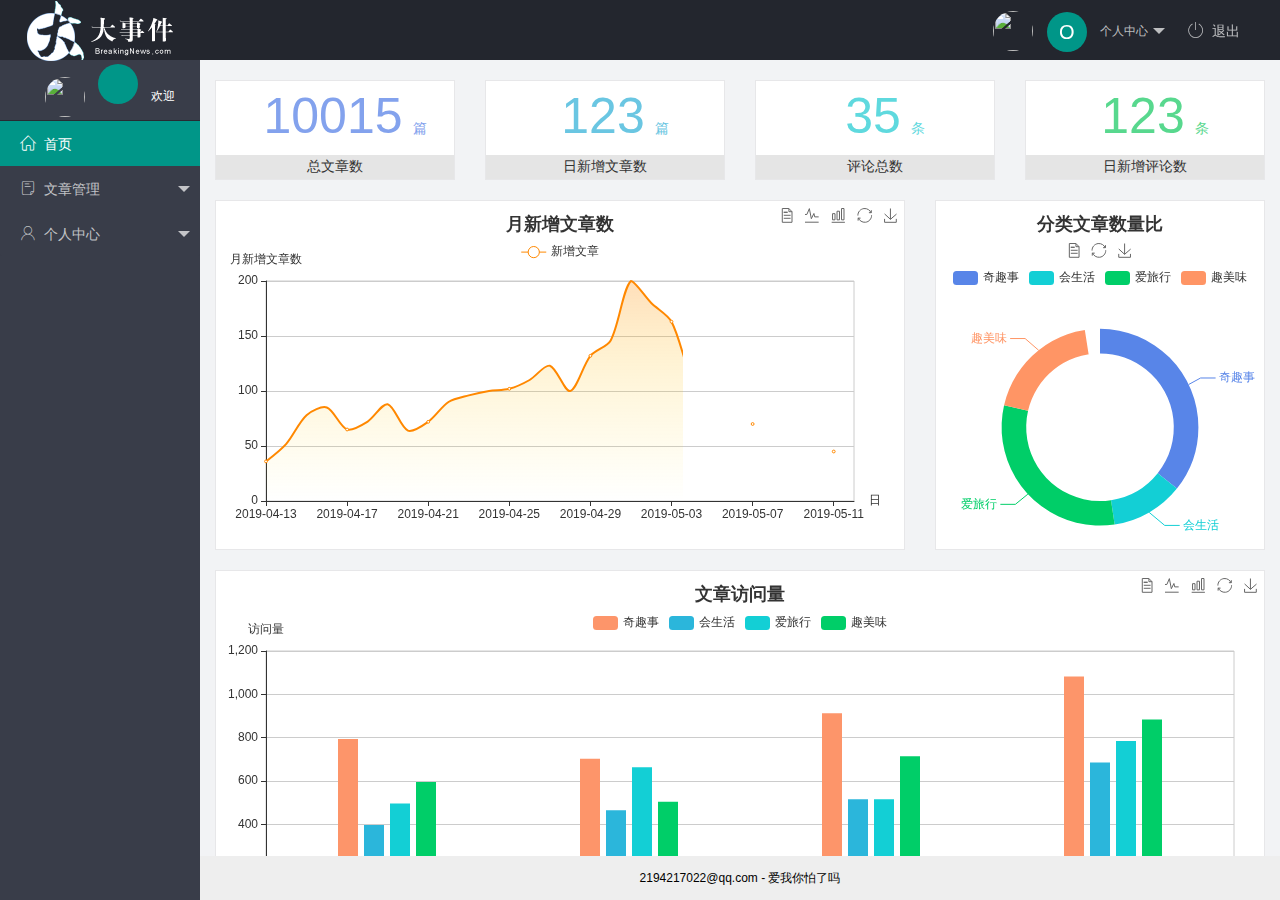
==== commit 21809512: "完成个人中心的开发" ====
--- a/index.html
+++ b/index.html
@@ -24,9 +24,9 @@
               个人中心
             </a>
             <dl class="layui-nav-child">
-              <dd><a href="">基本资料</a></dd>
-              <dd><a href="">重置头像</a></dd>
-              <dd><a href="">更换密码</a></dd>
+              <dd><a href="./user/user_info.html" target="fm">基本资料</a></dd>
+              <dd><a href="./user/user_pwd.html" target="fm">重置头像</a></dd>
+              <dd><a href="./user/user_avatar.html" target="fm">更换密码</a></dd>
             </dl>
           </li>
           <li class="layui-nav-item" lay-header-event="menuRight" lay-unselect>
@@ -51,18 +51,28 @@
               <a class="" href="javascript:;"><span class="iconfont icon-16"></span>文章管理</a>
               <dl class="layui-nav-child">
                 <dd><a href="javascript:;">
-                    <i class="layui-icon layui-icon-app"></i>   
-                    文章类别</a></dd>
-                <dd><a href="javascript:;"><i class="layui-icon layui-icon-template"></i>文章列表</a></dd>
-                <dd><a href="javascript:;"><i class="layui-icon layui-icon-release"></i>发布文章</a></dd>
+                    <i class="layui-icon layui-icon-app"></i>文章类别
+                </a></dd>
+                <dd><a href="javascript:;">
+                    <i class="layui-icon layui-icon-template"></i>文章列表
+                </a></dd>
+                <dd><a href="javascript:;">
+                    <i class="layui-icon layui-icon-release"></i>发布文章
+                </a></dd>
               </dl>
             </li>
             <li class="layui-nav-item">
               <a href="javascript:;"><span class="iconfont icon-user"></span>个人中心</a>
               <dl class="layui-nav-child">
-                <dd><a href="javascript:;"><i class="layui-icon layui-icon-template-1"></i>基本资料</a></dd>
-                <dd><a href="javascript:;"><i class="layui-icon layui-icon-camera-fill"></i>更换头像</a></dd>
-                <dd><a href="javascript:;"><i class="layui-icon layui-icon-edit"></i>重置密码</a></dd>
+                <dd><a href="./user/user_info.html" target="fm">
+                    <i class="layui-icon layui-icon-template-1"></i>基本资料
+                </a></dd>
+                <dd><a href="./user/user_avatar.html" target="fm">
+                    <i class="layui-icon layui-icon-camera-fill"></i>更换头像
+                </a></dd>
+                <dd><a href="./user/user_pwd.html" target="fm">
+                    <i class="layui-icon layui-icon-edit"></i>重置密码
+                </a></dd>
               </dl>
             </li>
           </ul>
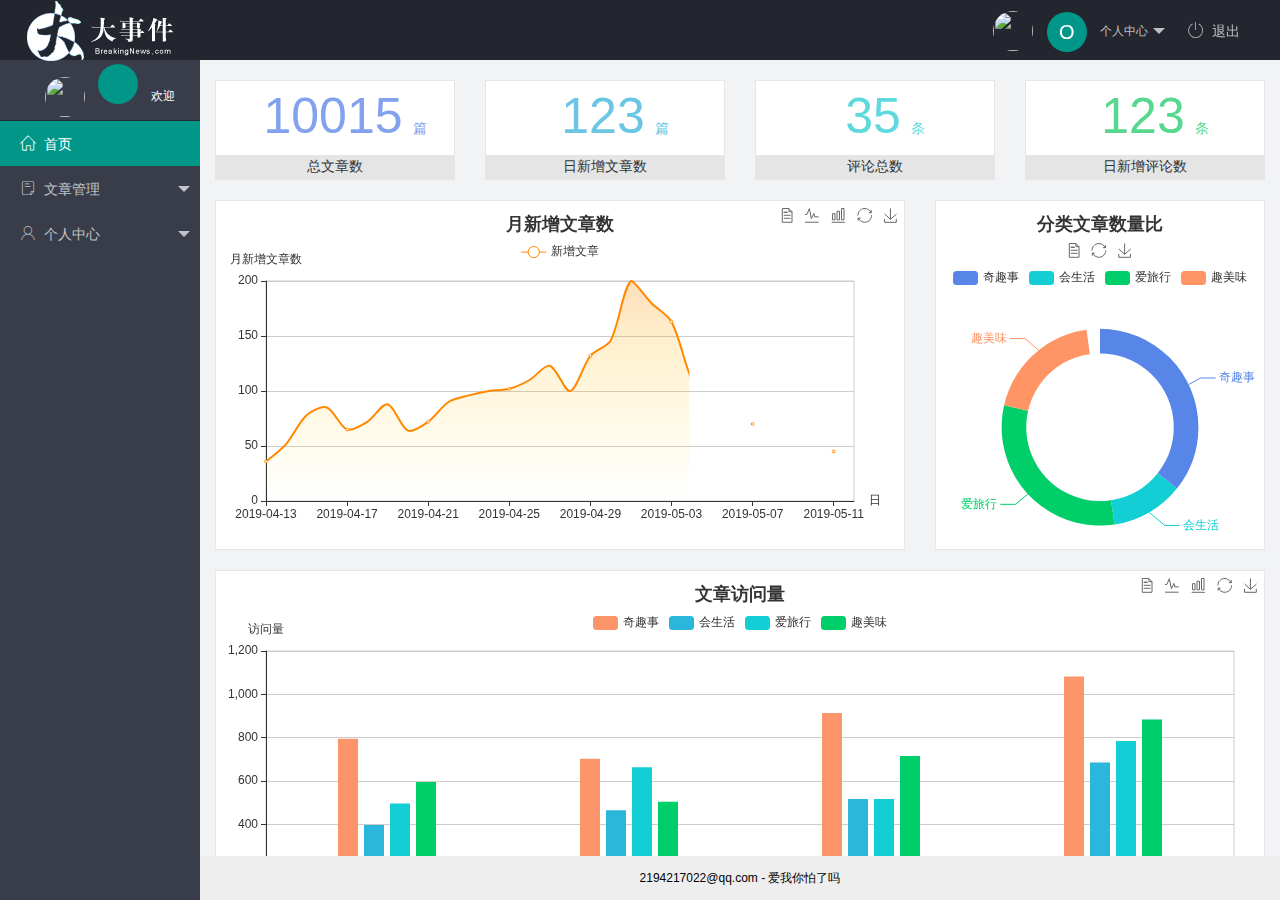
==== commit af5c1dd8: "完成文章管理的开发，文章编辑暂时未实现‘ git commit -m 完成文章管理的开发，文章编辑暂时未实现‘" ====
--- a/index.html
+++ b/index.html
@@ -50,13 +50,13 @@
             <li class="layui-nav-item">
               <a class="" href="javascript:;"><span class="iconfont icon-16"></span>文章管理</a>
               <dl class="layui-nav-child">
-                <dd><a href="javascript:;">
+                <dd><a href="./article/art_cate.html" target="fm">
                     <i class="layui-icon layui-icon-app"></i>文章类别
                 </a></dd>
-                <dd><a href="javascript:;">
+                <dd><a href="./article/art_list.html" target="fm">
                     <i class="layui-icon layui-icon-template"></i>文章列表
                 </a></dd>
-                <dd><a href="javascript:;">
+                <dd><a href="./article/atr_pub.html" target="fm">
                     <i class="layui-icon layui-icon-release"></i>发布文章
                 </a></dd>
               </dl>
